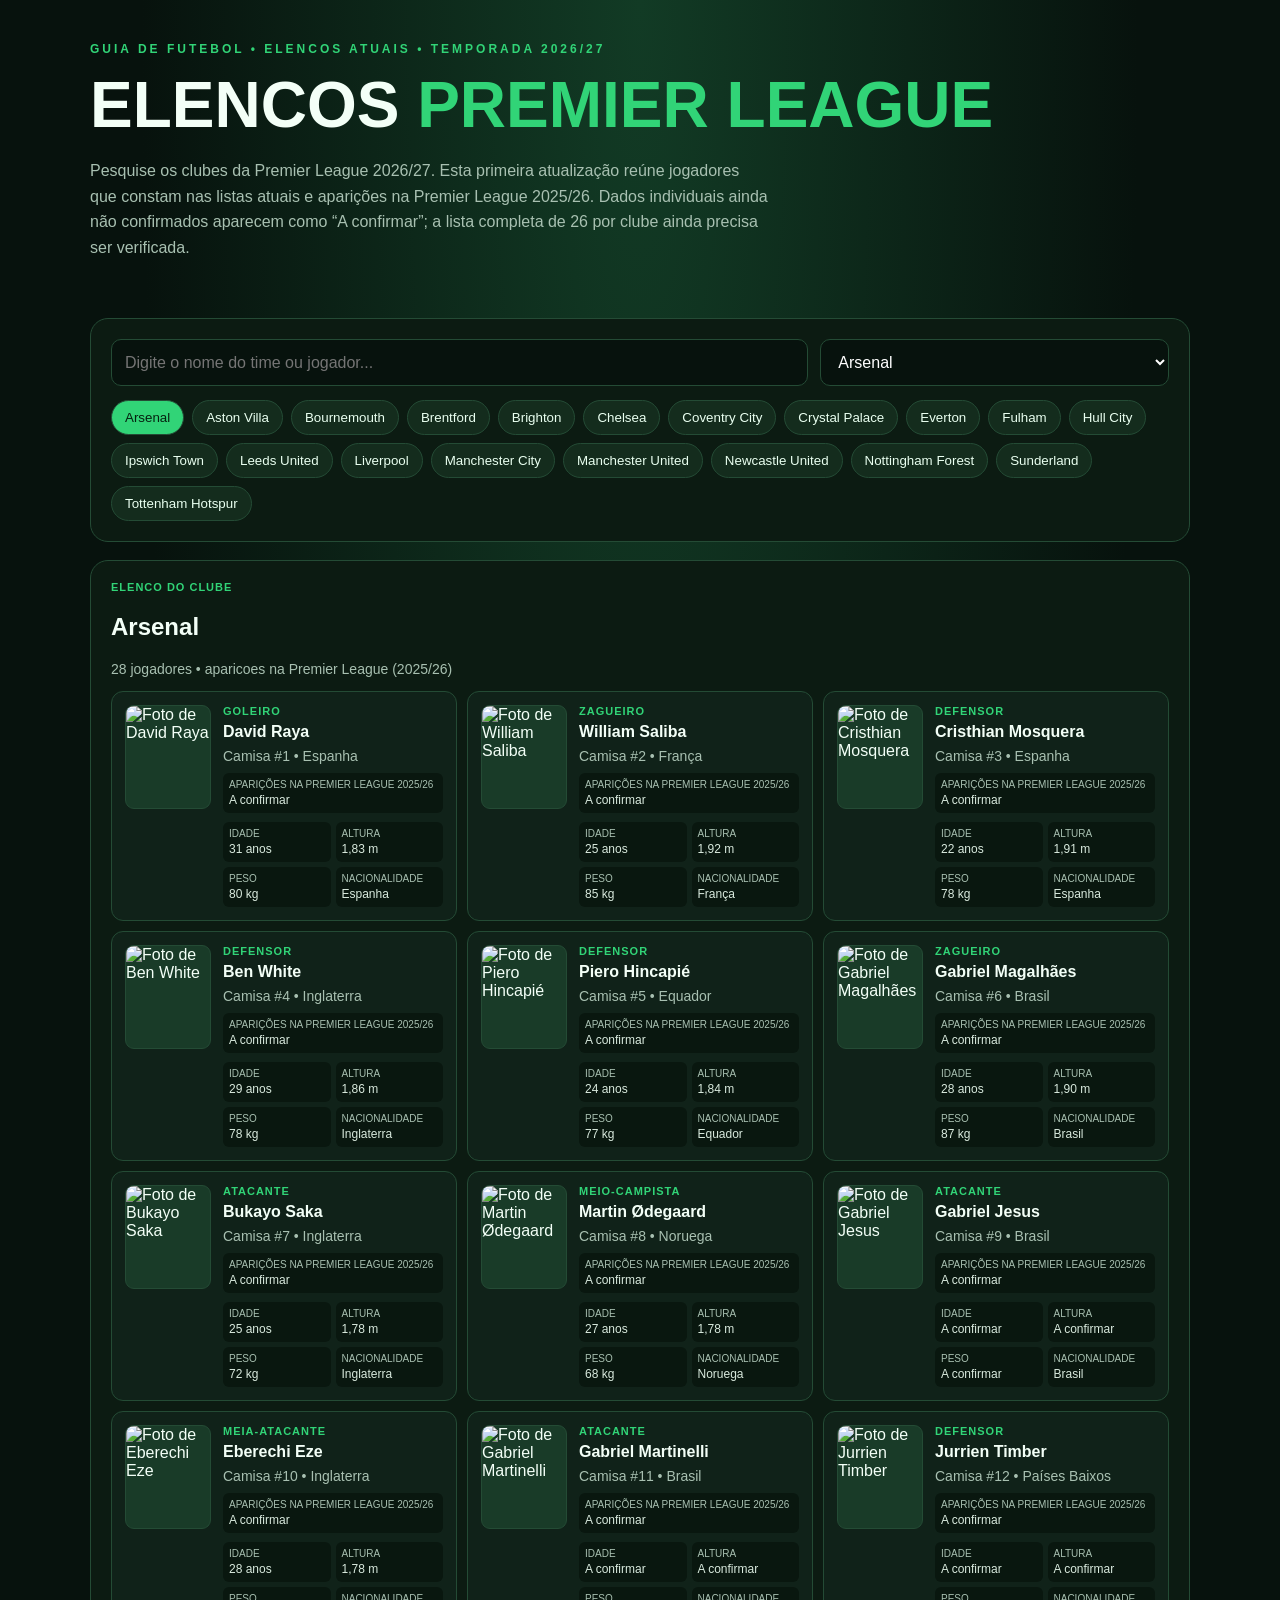
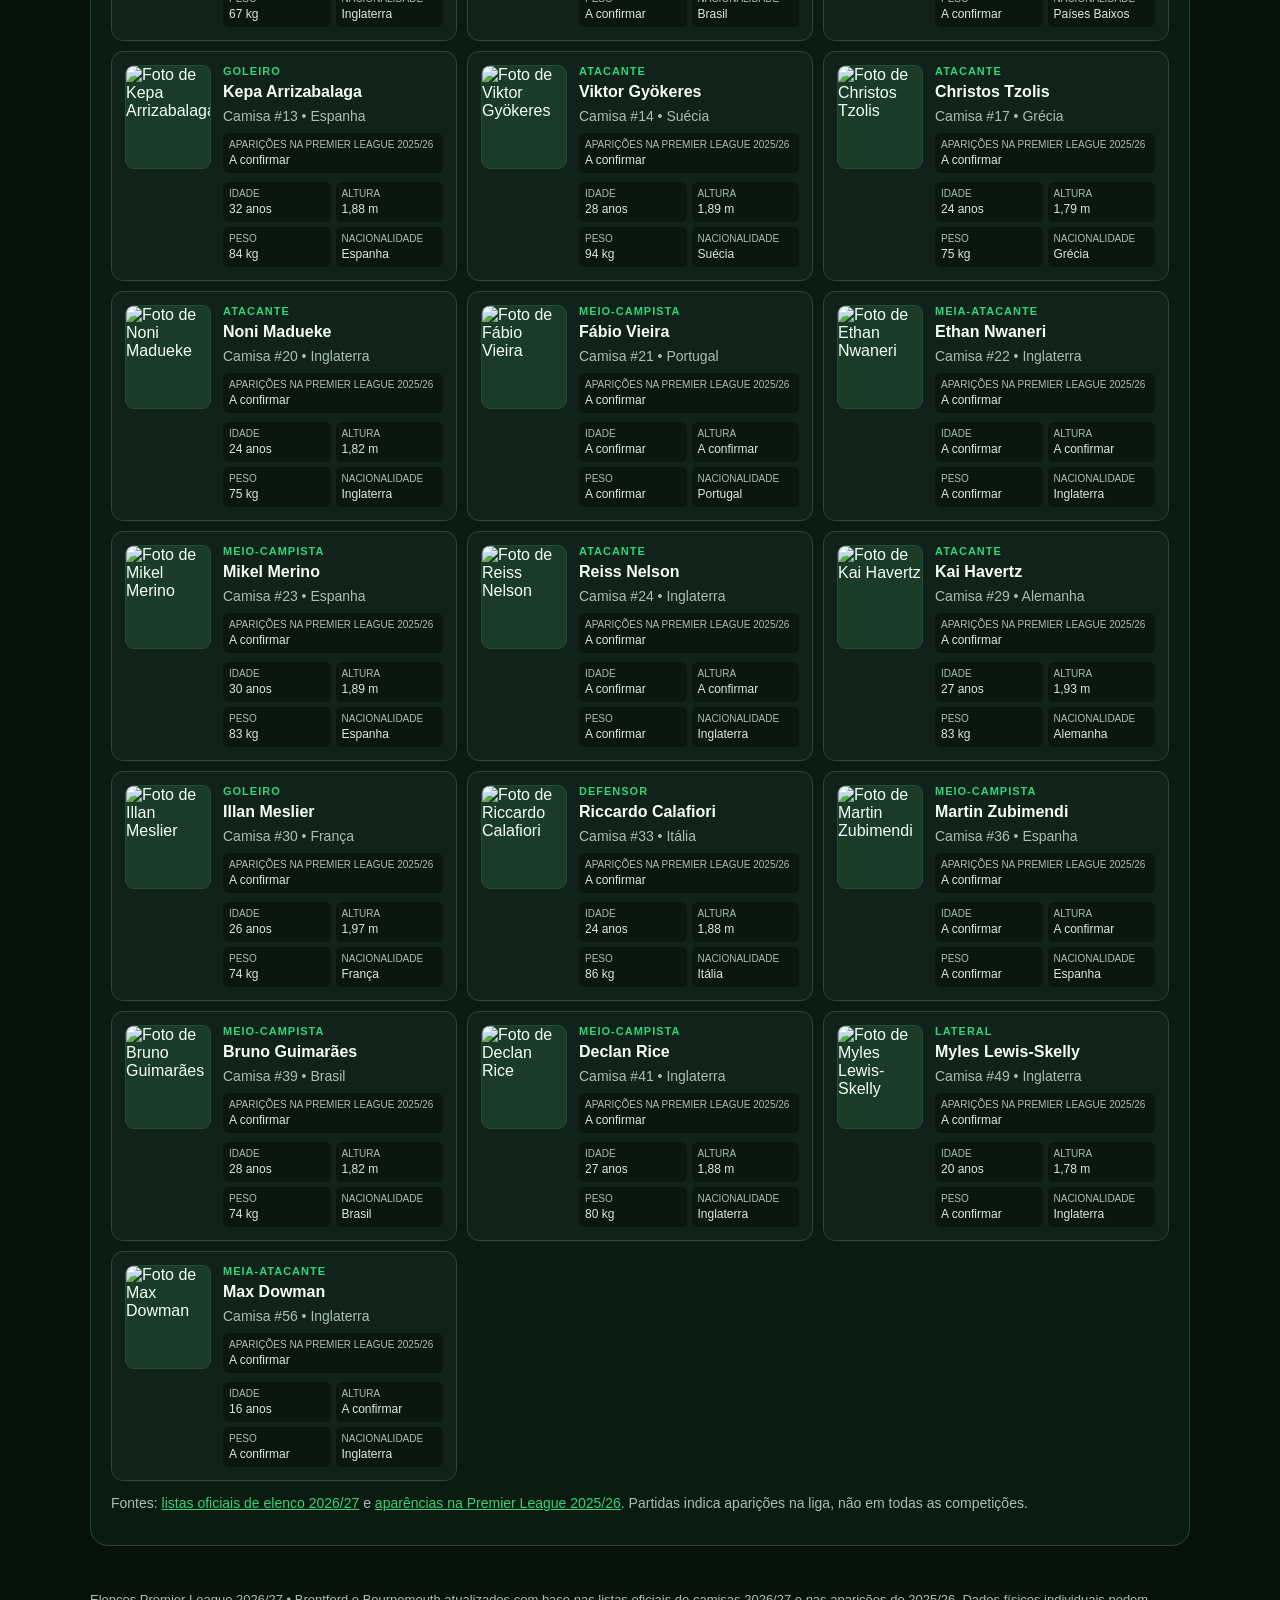
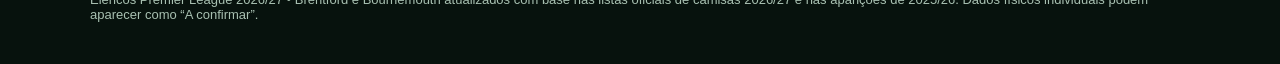
==== elencos/index.html @ 838be3cc "Revisa elenco oficial do Brighton 2026/27" ====
<!doctype html>
<html lang="pt-BR"><head><meta charset="utf-8"><meta name="viewport" content="width=device-width,initial-scale=1"><title>Elencos Premier League • Temporada 2026/27</title>
<style>
:root{color-scheme:dark;--bg:#07120d;--panel:#102219;--line:#244b35;--green:#31d477;--muted:#a8c0b1}*{box-sizing:border-box}body{margin:0;background:radial-gradient(ellipse at top,#123b25,#07120d 55%);font-family:Arial,Helvetica,sans-serif;color:#f3fff7}.wrap{width:min(1100px,92%);margin:auto}.hero{padding:42px 0 24px}.tag{color:var(--green);font-size:12px;font-weight:bold;letter-spacing:3px}.hero h1{font-size:clamp(34px,7vw,64px);margin:12px 0}.hero p{color:var(--muted);line-height:1.6;max-width:680px}.panel{background:#0c1b12;border:1px solid var(--line);border-radius:18px;padding:20px;margin:18px 0}.controls{display:grid;grid-template-columns:2fr 1fr;gap:12px}input,select{width:100%;background:#07120d;color:#fff;border:1px solid var(--line);border-radius:10px;padding:13px;font-size:16px}.teams{display:flex;flex-wrap:wrap;gap:8px;margin-top:14px}.teams button{background:#142c1d;color:#e9fff0;border:1px solid var(--line);border-radius:999px;padding:9px 13px;cursor:pointer}.teams button.active,.teams button:hover{background:var(--green);color:#062010}.sub{color:var(--muted);font-size:14px}.players{display:grid;grid-template-columns:repeat(3,minmax(0,1fr));gap:10px}.player{border:1px solid var(--line);border-radius:12px;padding:13px;background:#102219;display:grid;grid-template-columns:86px 1fr;gap:12px;align-items:start}.photo{width:86px;height:104px;object-fit:cover;object-position:top center;border-radius:9px;background:#193b28;border:1px solid var(--line)}.player b{display:block;margin:6px 0}.badge{font-size:11px;color:var(--green);font-weight:bold;text-transform:uppercase;letter-spacing:1px}.details{display:grid;grid-template-columns:1fr 1fr;gap:5px;margin-top:9px}.detail{background:#09170f;border-radius:6px;padding:6px;font-size:12px;color:#d9eade}.detail strong{display:block;color:var(--muted);font-size:10px;font-weight:normal;margin-bottom:3px}.empty{padding:20px;border:1px dashed #426b50;border-radius:12px;color:var(--muted);line-height:1.6}footer{color:var(--muted);padding:28px 0 42px;font-size:13px}a{color:var(--green)}@media(max-width:700px){.controls,.players{grid-template-columns:1fr}.hero{padding-top:28px}}
</style></head><body><main class="wrap">
<header class="hero"><div class="tag">GUIA DE FUTEBOL • ELENCOS ATUAIS • TEMPORADA 2026/27</div><h1>ELENCOS <span style="color:var(--green)">PREMIER LEAGUE</span></h1><p>Pesquise os clubes da Premier League 2026/27. Esta primeira atualização reúne jogadores que constam nas listas atuais e aparições na Premier League 2025/26. Dados individuais ainda não confirmados aparecem como “A confirmar”; a lista completa de 26 por clube ainda precisa ser verificada.</p></header>
<section class="panel"><div class="controls"><input id="search" placeholder="Digite o nome do time ou jogador..." aria-label="Pesquisar time ou jogador"><select id="club" aria-label="Selecionar clube"></select></div><div class="teams" id="teams"></div></section>
<section class="panel"><div class="badge">ELENCO DO CLUBE</div><h2 id="clubTitle">Arsenal</h2><p class="sub" id="count"></p><div id="list" class="players"></div><p class="sub">Fontes: <a href="https://www.premierleague.com/en/news/4706139/see-all-the-202627-premier-league-squad-lists" target="_blank" rel="noopener">listas oficiais de elenco 2026/27</a> e <a href="https://www.statbunker.com/competitions/SeasonAppearances?comp_id=776" target="_blank" rel="noopener">aparências na Premier League 2025/26</a>. Partidas indica aparições na liga, não em todas as competições.</p></section>
<footer>Elencos Premier League 2026/27 • Brentford e Bournemouth atualizados com base nas listas oficiais de camisas 2026/27 e nas aparições de 2025/26. Dados físicos individuais podem aparecer como “A confirmar”.</footer>
</main><script>
const clubs=["Arsenal","Aston Villa","Bournemouth","Brentford","Brighton","Chelsea","Coventry City","Crystal Palace","Everton","Fulham","Hull City","Ipswich Town","Leeds United","Liverpool","Manchester City","Manchester United","Newcastle United","Nottingham Forest","Sunderland","Tottenham Hotspur"];
const make=(rows)=>rows.map(([n,a])=>[n,"A confirmar","—","A confirmar",a]);
const arsenal=[
["David Raya","Goleiro",1,"Espanha","A confirmar"],["William Saliba","Zagueiro",2,"França","A confirmar"],["Cristhian Mosquera","Defensor",3,"Espanha","A confirmar"],["Ben White","Defensor",4,"Inglaterra","A confirmar"],["Piero Hincapié","Defensor",5,"Equador","A confirmar"],["Gabriel Magalhães","Zagueiro",6,"Brasil","A confirmar"],["Bukayo Saka","Atacante",7,"Inglaterra","A confirmar"],["Martin Ødegaard","Meio-campista",8,"Noruega","A confirmar"],["Gabriel Jesus","Atacante",9,"Brasil","A confirmar"],["Eberechi Eze","Meia-atacante",10,"Inglaterra","A confirmar"],["Gabriel Martinelli","Atacante",11,"Brasil","A confirmar"],["Jurrien Timber","Defensor",12,"Países Baixos","A confirmar"],["Kepa Arrizabalaga","Goleiro",13,"Espanha","A confirmar"],["Viktor Gyökeres","Atacante",14,"Suécia","A confirmar"],["Christos Tzolis","Atacante",17,"Grécia","A confirmar"],["Noni Madueke","Atacante",20,"Inglaterra","A confirmar"],["Fábio Vieira","Meio-campista",21,"Portugal","A confirmar"],["Ethan Nwaneri","Meia-atacante",22,"Inglaterra","A confirmar"],["Mikel Merino","Meio-campista",23,"Espanha","A confirmar"],["Reiss Nelson","Atacante",24,"Inglaterra","A confirmar"],["Kai Havertz","Atacante",29,"Alemanha","A confirmar"],["Illan Meslier","Goleiro",30,"França","A confirmar"],["Riccardo Calafiori","Defensor",33,"Itália","A confirmar"],["Martin Zubimendi","Meio-campista",36,"Espanha","A confirmar"],["Bruno Guimarães","Meio-campista",39,"Brasil","A confirmar"],["Declan Rice","Meio-campista",41,"Inglaterra","A confirmar"],["Myles Lewis-Skelly","Lateral",49,"Inglaterra","A confirmar"],["Max Dowman","Meia-atacante",56,"Inglaterra","A confirmar"]
];
const data={
"Arsenal":arsenal,
"Aston Villa":[
["Matty Cash","Lateral-direito",2,"Polônia",35],
["Emiliano Buendía","Meio-campista",10,"Argentina",36],
["Ian Maatsen","Lateral-esquerdo",22,"Países Baixos",30],
["Lamare Bogarde","Meio-campista/defensor",26,"Países Baixos",28],
["Amadou Onana","Volante",24,"Bélgica",25],
["Ross Barkley","Meio-campista",6,"Inglaterra",21],
["Boubacar Kamara","Volante",8,"França",18],
["Tyrone Mings","Zagueiro",5,"Inglaterra",17],
["Victor Lindelöf","Zagueiro",3,"Suécia",17],
["Marco Bizot","Goleiro",40,"Países Baixos",7],
["Alysson","Atacante",47,"Brasil",3],
["Zion Suzuki","Goleiro",1,"Japão",0],
["Taylor Harwood-Bellis","Zagueiro",4,"Inglaterra",0],
["Matteo Ruggeri","Lateral-esquerdo",13,"Itália",0],
["Pau Torres","Zagueiro",14,"Espanha",21],
["Aaron Wan-Bissaka","Lateral-direito",29,"República Democrática do Congo",0],
["Modou Kéba Cissé","Zagueiro",48,"Senegal",0],
["John McGinn","Meio-campista",7,"Escócia",30],
["Leon Goretzka","Meio-campista",27,"Alemanha",0],
["João Gomes","Volante",35,"Brasil",0],
["Johan Manzambi","Meio-campista",44,"Suíça",0],
["Nicolas Jackson","Atacante",11,"Senegal",0],
["Alejandro Garnacho","Atacante",17,"Argentina",0],
["Tammy Abraham","Atacante",18,"Inglaterra",12],
["Ibrahim Mbaye","Atacante",19,"Senegal",0],
["Brian Madjo","Atacante",39,"Inglaterra",0]
],
"Brentford":[
["Caoimhín Kelleher","Goleiro",1,"Irlanda",37],
["Igor Thiago","Atacante",9,"Brasil",38],
["Michael Kayode","Lateral-direito",33,"Itália",37],
["Nathan Collins","Zagueiro",22,"Irlanda",35],
["Kevin Schade","Atacante",7,"Alemanha",35],
["Yehor Yarmoliuk","Meio-campista",6,"Ucrânia",37],
["Mathias Jensen","Meio-campista",8,"Dinamarca",36],
["Keane Lewis-Potter","Atacante/lateral",23,"Inglaterra",36],
["Dango Ouattara","Atacante",11,"Burkina Faso",32],
["Mikkel Damsgaard","Meia-atacante",24,"Dinamarca",33],
["Sepp van den Berg","Zagueiro",4,"Países Baixos",32],
["Kristoffer Ajer","Zagueiro",20,"Noruega",27],
["Vitaly Janelt","Meio-campista",27,"Alemanha",25],
["Rico Henry","Lateral-esquerdo",3,"Jamaica",25],
["Aaron Hickey","Lateral-direito",2,"Escócia",21],
["Ethan Pinnock","Zagueiro",5,"Jamaica",4],
["Fábio Carvalho","Meia-atacante",14,"Portugal",6],
["Hákon Valdimarsson","Goleiro",12,"Islândia",1],
["Antoni Milambo","Meio-campista",17,"Países Baixos",1],
["Kaye Furo","Atacante",47,"Bélgica",1],
["Jaidon Anthony","Atacante",19,"Inglaterra",0],
["Mamadou Sangaré","Meio-campista",18,"Mali",0],
["Callum Wilson","Atacante",13,"Inglaterra",0],
["Jannik Schuster","Zagueiro",44,"Áustria",0],
["Benjamin Fredrick","Zagueiro",48,"Nigéria",0],
["Jayden Meghoma","Lateral-esquerdo",21,"Inglaterra",0]
],
"Bournemouth":[
["Djordje Petrović","Goleiro",1,"Sérvia",38],
["Adrien Truffert","Lateral-esquerdo",3,"França",38],
["Alex Scott","Meio-campista",8,"Inglaterra",37],
["Evanilson","Atacante",9,"Brasil",36],
["Marcus Tavernier","Meio-campista/atacante",16,"Inglaterra",34],
["Eli Junior Kroupi","Atacante",22,"França",32],
["David Brooks","Meia-atacante",7,"País de Gales",31],
["Amine Adli","Atacante",21,"Marrocos",31],
["James Hill","Zagueiro",5,"Inglaterra",29],
["Ryan Christie","Meio-campista",10,"Escócia",26],
["Tyler Adams","Volante",12,"Estados Unidos",25],
["Adam Smith","Lateral-direito",15,"Inglaterra",22],
["Justin Kluivert","Meia-atacante",19,"Países Baixos",20],
["Lewis Cook","Meio-campista",4,"Inglaterra",18],
["Bafodé Diakité","Zagueiro",18,"França",18],
["Rayan","Atacante",37,"Brasil",15],
["Alex Tóth","Meio-campista",27,"Hungria",9],
["Ben Gannon-Doak","Atacante",11,"Escócia",8],
["Veljko Milosavljević","Zagueiro",44,"Sérvia",7],
["Julio Soler","Lateral-esquerdo",6,"Argentina",3],
["Ben Winterburn","Defensor",47,"Inglaterra",1],
["Julian Araujo","Lateral-direito",2,"México",0],
["Antonio Silva","Zagueiro",14,"Portugal",0],
["Fraser Forster","Goleiro",17,"Inglaterra",0],
["Michele Di Gregorio","Goleiro",20,"Itália",0],
["Juanlu Sánchez","Lateral-direito",24,"Espanha",0]
],
"Brentford":[
["Caoimhín Kelleher","Goleiro",1,"Irlanda",37],
["Aaron Hickey","Lateral",2,"Escócia",21],
["Rico Henry","Lateral-esquerdo",3,"Jamaica",24],
["Sepp van den Berg","Zagueiro",4,"Países Baixos",32],
["Yehor Yarmoliuk","Meio-campista",6,"Ucrânia",37],
["Kevin Schade","Atacante",7,"Alemanha",35],
["Mathias Jensen","Meio-campista",8,"Dinamarca",36],
["Igor Thiago","Atacante",9,"Brasil",38],
["Josh Dasilva","Meio-campista",10,"Inglaterra",2],
["Dango Ouattara","Atacante",11,"Burkina Faso",31],
["Hákon Valdimarsson","Goleiro",12,"Islândia",1],
["Callum Wilson","Atacante",13,"Inglaterra",0],
["Fábio Carvalho","Meia-atacante",14,"Portugal",7],
["Antoni Milambo","Meio-campista",17,"Países Baixos",1],
["Mamadou Sangaré","Meio-campista",18,"Mali",0],
["Jaidon Anthony","Atacante",19,"Inglaterra",0],
["Kristoffer Ajer","Zagueiro",20,"Noruega",27],
["Nathan Collins","Zagueiro",22,"Irlanda",35],
["Keane Lewis-Potter","Atacante/lateral",23,"Inglaterra",36],
["Mikkel Damsgaard","Meia-atacante",24,"Dinamarca",33],
["El Hadji Malick Diouf","Lateral-esquerdo",25,"Senegal",0],
["Vitaly Janelt","Meio-campista",27,"Alemanha",25],
["Michael Kayode","Lateral-direito",33,"Itália",37],
["Ji-soo Kim","Zagueiro",36,"Coreia do Sul",0],
["Gustavo Nunes","Atacante",39,"Brasil",0],
["Jannik Schuster","Zagueiro",44,"Áustria",0],
["Kaye Furo","Atacante",47,"Bélgica",1],
["Benjamin Fredrick","Zagueiro",48,"Nigéria",0],
["Ellery Balcombe","Goleiro",31,"Inglaterra",0]
],
"Brighton":[["Bart Verbruggen","Goleiro",1,"Paises Baixos","A confirmar"],["Jaouen Hadjam","Lateral",3,"Argelia","A confirmar"],["Pascal Struijk","Zagueiro",4,"Paises Baixos","A confirmar"],["Lewis Dunk","Zagueiro",5,"Inglaterra","A confirmar"],["Kaoru Mitoma","Atacante",7,"Japao","A confirmar"],["Jack Hinshelwood","Meio-campista",8,"Inglaterra","A confirmar"],["Stefanos Tzimas","Atacante",9,"Grecia","A confirmar"],["Georginio Rutter","Meia-atacante",10,"Franca","A confirmar"],["Yankuba Minteh","Atacante",11,"Gambia","A confirmar"],["Promise David","Atacante",12,"Canada","A confirmar"],["Pascal Gross","Meio-campista",13,"Alemanha","A confirmar"],["Chema Andres","Meio-campista",14,"Espanha","A confirmar"],["Ibrahim Osman","Atacante",15,"Gana","A confirmar"],["Charalampos Kostoulas","Atacante",19,"Grecia","A confirmar"],["Costinha","Lateral",20,"Portugal","A confirmar"],["Olivier Boscagli","Zagueiro",21,"Franca","A confirmar"],["Amario Cozier-Duberry","Atacante",22,"Inglaterra","A confirmar"],["Jason Steele","Goleiro",23,"Inglaterra","A confirmar"],["Ferdi Kadioglu","Lateral",24,"Turquia","A confirmar"],["Diego Gomez","Meio-campista",25,"Paraguai","A confirmar"],["Yasin Ayari","Meio-campista",26,"Suecia","A confirmar"],["Mats Wieffer","Meio-campista",27,"Paises Baixos","A confirmar"],["Evan Ferguson","Atacante",28,"Irlanda","A confirmar"],["Maxim De Cuyper","Lateral",29,"Belgica","A confirmar"],["Michael Svoboda","Zagueiro",30,"Austria","A confirmar"],["Matt ORiley","Meio-campista",33,"Dinamarca","A confirmar"],["Malick Yalcouye","Meio-campista",35,"Mali","A confirmar"],["Zadok Yohanna","Atacante",36,"Nigeria","A confirmar"],["Tom McGill","Goleiro",38,"Canada","A confirmar"],["Femi Azeez","Atacante",39,"Inglaterra","A confirmar"],["Luka Vuskovic","Zagueiro",44,"Croacia","A confirmar"],["Nehemiah Oriola","Defensor",49,"Inglaterra","A confirmar"]],"Burnley":make([["Kyle Walker",36],["Josh Laurent",33],["Florentino",31]]),
"Chelsea":[["Emiliano Martínez","Goleiro",1,"Argentina",0],["Marco Palestra","Lateral",2,"Itália",0],["Wesley Fofana","Zagueiro",3,"França",0],["Valentín Barco","Lateral",4,"Argentina",0],["Maxence Lacroix","Zagueiro",5,"França",0],["Levi Colwill","Zagueiro",6,"Inglaterra",0],["Pedro Neto","Atacante",7,"Portugal",0],["Enzo Fernández","Meio-campista",8,"Argentina",0],["João Pedro","Atacante",9,"Brasil",0],["Cole Palmer","Meia-atacante",10,"Inglaterra",0],["Jamie Gittens","Atacante",11,"Inglaterra",0],["Jordan Henderson","Meio-campista",14,"Inglaterra",0],["Nicolas Jackson","Atacante",15,"Senegal",0],["Morgan Rogers","Meia-atacante",17,"Inglaterra",0],["Danny Welbeck","Atacante",18,"Inglaterra",0],["Jorrel Hato","Defensor",21,"Países Baixos",0],["Emmanuel Emegha","Atacante",22,"Países Baixos",0],["Geovany Quenda","Atacante",23,"Portugal",0],["Reece James","Lateral",24,"Inglaterra",0],["Moisés Caicedo","Volante",25,"Equador",0],["Malo Gusto","Lateral",27,"França",0],["Teddy Sharman-Lowe","Goleiro",28,"Inglaterra",0],["Pep Chavarría","Lateral",29,"Espanha",0],["Aaron Anselmino","Zagueiro",30,"Argentina",0],["Reggie Watson","Meio-campista",31,"Inglaterra",0],["Mahdi Nicoll-Jazuli","Meio-campista",32,"Inglaterra",0],["Josh Acheampong","Defensor",34,"Inglaterra",0],["Tayo Subuloye","Defensor",37,"Inglaterra",0],["Mike Penders","Goleiro",39,"Bélgica",0],["Estêvão","Atacante",41,"Brasil",0],["Gabriel Slonina","Goleiro",44,"Estados Unidos",0],["Roméo Lavia","Meio-campista",45,"Bélgica",0]],
"Coventry City":[["Ethan Pinnock","Zagueiro",2,"Jamaica","A confirmar"],["Jay Dasilva","Lateral-esquerdo",3,"Inglaterra","A confirmar"],["Bobby Thomas","Zagueiro",4,"Inglaterra","A confirmar"],["Jack Rudoni","Meio-campista",5,"Inglaterra","A confirmar"],["Matt Grimes","Meio-campista",6,"Inglaterra","A confirmar"],["Tatsuhiro Sakamoto","Atacante",7,"Japão","A confirmar"],["Caleb Yirenkyi","Meio-campista",8,"Gana","A confirmar"],["Ellis Simms","Atacante",9,"Inglaterra","A confirmar"],["Ephron Mason-Clark","Atacante",10,"Inglaterra","A confirmar"],["Haji Wright","Atacante",11,"Estados Unidos","A confirmar"],["Stephen Mfuni","Defensor",12,"Inglaterra","A confirmar"],["Ben Wilson","Goleiro",13,"Inglaterra","A confirmar"],["Taiwo Awoniyi","Atacante",14,"Nigéria","A confirmar"],["Frank Onyeka","Meio-campista",16,"Nigéria","A confirmar"],["Loum Tchaouna","Atacante",18,"França","A confirmar"],["Carl Rushworth","Goleiro",19,"Inglaterra","A confirmar"],["Kaine Kesler-Hayden","Lateral",20,"Inglaterra","A confirmar"],["Jake Bidwell","Lateral-esquerdo",21,"Inglaterra","A confirmar"],["Joel Latibeaudiere","Defensor",22,"Jamaica","A confirmar"],["Brandon Thomas-Asante","Atacante",23,"Gana","A confirmar"],["Aurèle Amenda","Zagueiro",24,"Suíça","A confirmar"],["Dan Bentley","Goleiro",25,"Inglaterra","A confirmar"],["Luke Woolfenden","Zagueiro",26,"Inglaterra","A confirmar"],["Milan van Ewijk","Lateral",27,"Países Baixos","A confirmar"],["Josh Eccles","Meio-campista",28,"Inglaterra","A confirmar"],["Victor Torp","Meio-campista",29,"Dinamarca","A confirmar"],["Yann Gboho","Meia-atacante",34,"França","A confirmar"],["Gustavo Hamer","Meio-campista",38,"Brasil","A confirmar"],["Sidiki Cherif","Atacante",49,"França","A confirmar"]],
"Crystal Palace":[["Dean Henderson","Goleiro",1,"Inglaterra","A confirmar"],["Tyrick Mitchell","Lateral-esquerdo",3,"Inglaterra","A confirmar"],["Chadi Riad","Zagueiro",4,"Marrocos","A confirmar"],["Axel Disasi","Zagueiro",5,"França","A confirmar"],["Jaydee Canvot","Zagueiro",6,"França","A confirmar"],["Ismaïla Sarr","Atacante",7,"Senegal","A confirmar"],["Jefferson Lerma","Volante",8,"Colômbia","A confirmar"],["Eddie Nketiah","Atacante",9,"Inglaterra","A confirmar"],["Yeremy Pino","Atacante",10,"Espanha","A confirmar"],["Dwight McNeil","Atacante",11,"Inglaterra","A confirmar"],["Zavier Gozo","Atacante",12,"Estados Unidos","A confirmar"],["Jean-Philippe Mateta","Atacante",14,"França","A confirmar"],["Takehiro Tomiyasu","Defensor",17,"Japão","A confirmar"],["Daichi Kamada","Meio-campista",18,"Japão","A confirmar"],["Will Hughes","Meio-campista",19,"Inglaterra","A confirmar"],["Adam Wharton","Meio-campista",20,"Inglaterra","A confirmar"],["Honest Ahanor","Defensor",21,"Itália","A confirmar"],["Jørgen Strand Larsen","Atacante",22,"Noruega","A confirmar"],["Quinten Timber","Meio-campista",23,"Países Baixos","A confirmar"],["Dario Osorio","Atacante",24,"Chile","A confirmar"],["Anan Khalaili","Atacante",25,"Israel","A confirmar"],["Chris Richards","Zagueiro",26,"Estados Unidos","A confirmar"],["Matheus França","Meia-atacante",27,"Brasil","A confirmar"],["Cheick Doucouré","Volante",28,"Mali","A confirmar"],["Evann Guessand","Atacante",29,"Costa do Marfim","A confirmar"],["Óscar Mingueza","Defensor",30,"Espanha","A confirmar"],["Remi Matthews","Goleiro",31,"Inglaterra","A confirmar"],["Ben Chilwell","Lateral-esquerdo",33,"Inglaterra","A confirmar"],["Walter Benítez","Goleiro",44,"Argentina","A confirmar"]],
"Everton":[["Jordan Pickford","Goleiro",1,"Inglaterra","A confirmar"],["Ainsley Maitland-Niles","Lateral",2,"Inglaterra","A confirmar"],["Jarrad Branthwaite","Zagueiro",4,"Inglaterra","A confirmar"],["Michael Keane","Zagueiro",5,"Inglaterra","A confirmar"],["James Tarkowski","Zagueiro",6,"Inglaterra","A confirmar"],["Kiernan Dewsbury-Hall","Meio-campista",8,"Inglaterra","A confirmar"],["Jack Grealish","Meia-atacante",10,"Inglaterra","A confirmar"],["Thierno Barry","Atacante",11,"França","A confirmar"],["Mark Travers","Goleiro",12,"Irlanda","A confirmar"],["Jake O’Brien","Zagueiro",15,"Irlanda","A confirmar"],["Vitalii Mykolenko","Lateral-esquerdo",16,"Ucrânia","A confirmar"],["Tyrique George","Atacante",19,"Inglaterra","A confirmar"],["Tyler Dibling","Meia-atacante",20,"Inglaterra","A confirmar"],["Brennan Johnson","Atacante",22,"País de Gales","A confirmar"],["Christian Nørgaard","Volante",23,"Dinamarca","A confirmar"],["Charly Alcaraz","Meia-atacante",24,"Argentina","A confirmar"],["Hayden Hackney","Meio-campista",30,"Inglaterra","A confirmar"],["Tom King","Goleiro",31,"Inglaterra","A confirmar"],["Merlin Röhl","Meio-campista",34,"Alemanha","A confirmar"],["James Garner","Meio-campista",37,"Inglaterra","A confirmar"],["Harrison Armstrong","Meio-campista",45,"Inglaterra","A confirmar"],["Fraser Barnsley","Goleiro",47,"Inglaterra","A confirmar"]],
"Fulham":[["Bernd Leno","Goleiro",1,"Alemanha","A confirmar"],["Kenny Tete","Lateral-direito",2,"Países Baixos","A confirmar"],["Calvin Bassey","Zagueiro",3,"Nigéria","A confirmar"],["Jorge Cuenca","Zagueiro",4,"Espanha","A confirmar"],["Joachim Andersen","Zagueiro",5,"Dinamarca","A confirmar"],["Harrison Reed","Meio-campista",6,"Inglaterra","A confirmar"],["Gonzalo García","Atacante",7,"Espanha","A confirmar"],["César Palacios","Meio-campista",8,"Espanha","A confirmar"],["Rodrigo Muniz","Atacante",9,"Brasil","A confirmar"],["Tom Cairney","Meio-campista",10,"Escócia","A confirmar"],["Kevin","Atacante",11,"Brasil","A confirmar"],["Oscar Bobb","Atacante",14,"Noruega","A confirmar"],["Hugo Larsson","Meio-campista",15,"Suécia","A confirmar"],["Sander Berge","Volante",16,"Noruega","A confirmar"],["Alex Iwobi","Meio-campista",17,"Nigéria","A confirmar"],["Jonah Kusi-Asare","Atacante",18,"Suécia","A confirmar"],["Shea Charles","Meio-campista",19,"Irlanda do Norte","A confirmar"],["Manuel Ángel","Meio-campista",20,"Espanha","A confirmar"],["Timothy Castagne","Lateral",21,"Bélgica","A confirmar"],["David Affengruber","Zagueiro",22,"Áustria","A confirmar"],["Benjamin Lecomte","Goleiro",23,"França","A confirmar"],["Josh King","Meia-atacante",24,"Inglaterra","A confirmar"],["Ryan Sessegnon","Lateral",30,"Inglaterra","A confirmar"],["Emile Smith Rowe","Meia-atacante",32,"Inglaterra","A confirmar"],["Antonee Robinson","Lateral-esquerdo",33,"Estados Unidos","A confirmar"],["Macaulay Zepa","Meio-campista",35,"Inglaterra","A confirmar"],["Alex Borto","Goleiro",36,"Estados Unidos","A confirmar"],["Michael Allen","Meio-campista",39,"Inglaterra","A confirmar"],["Luc De Fougerolles","Defensor",44,"Canadá","A confirmar"]],
"Hull City":[["Jack Butland","Goleiro",1,"Inglaterra","A confirmar"],["Lewie Coyle","Lateral-direito",2,"Inglaterra","A confirmar"],["Ryan Giles","Lateral-esquerdo",3,"Inglaterra","A confirmar"],["Charlie Hughes","Zagueiro",4,"Inglaterra","A confirmar"],["Hidemasa Morita","Meio-campista",5,"Japão","A confirmar"],["Semi Ajayi","Zagueiro",6,"Nigéria","A confirmar"],["Sorba Thomas","Atacante",7,"País de Gales","A confirmar"],["Eliot Matazo","Meio-campista",8,"Bélgica","A confirmar"],["Oliver McBurnie","Atacante",9,"Escócia","A confirmar"],["Mohamed Belloumi","Atacante",10,"Argélia","A confirmar"],["Joe Gelhardt","Atacante",11,"Inglaterra","A confirmar"],["Dillon Phillips","Goleiro",12,"Inglaterra","A confirmar"],["Jens Hjerto-Dahl","Meio-campista",14,"Noruega","A confirmar"],["John Egan","Zagueiro",15,"Irlanda","A confirmar"],["Paddy McNair","Defensor",17,"Irlanda do Norte","A confirmar"],["Brooke Norton-Cuffy","Lateral-direito",18,"Inglaterra","A confirmar"],["Konstantinos Tzolakis","Goleiro",19,"Grécia","A confirmar"],["Elliot Stroud","Meio-campista",21,"Inglaterra","A confirmar"],["Lucas Herrington","Defensor",22,"Inglaterra","A confirmar"],["Matt Targett","Lateral-esquerdo",23,"Inglaterra","A confirmar"],["Matt Crooks","Meio-campista",25,"Inglaterra","A confirmar"],["Regan Slater","Meio-campista",27,"Inglaterra","A confirmar"],["Ilyas Ansah","Atacante",28,"Alemanha","A confirmar"],["Lucas Gourna-Douath","Volante",29,"França","A confirmar"],["Nobel Mendy","Zagueiro",32,"Senegal","A confirmar"],["Abdulkadir Omur","Meia-atacante",33,"Turquia","A confirmar"],["Tim Iroegbunam","Meio-campista",42,"Inglaterra","A confirmar"],["Mohamed-Ali Cho","Atacante",50,"França","A confirmar"]],
"Ipswich Town":[["Alex Palmer","Goleiro",1,"Inglaterra","A confirmar"],["Darnell Furlong","Lateral-direito",2,"Inglaterra","A confirmar"],["Leif Davis","Lateral-esquerdo",3,"Inglaterra","A confirmar"],["Cedric Kipre","Zagueiro",4,"Costa do Marfim","A confirmar"],["Azor Matusiwa","Volante",5,"Países Baixos","A confirmar"],["Issa Diop","Zagueiro",6,"França","A confirmar"],["Abdul Fatawu","Atacante",7,"Gana","A confirmar"],["Sindre Egeli","Atacante",8,"Noruega","A confirmar"],["Zian Flemming","Meia-atacante",9,"Países Baixos","A confirmar"],["Julio Enciso","Meia-atacante",10,"Paraguai","A confirmar"],["Jaden Philogene","Atacante",11,"Inglaterra","A confirmar"],["Florentino","Volante",12,"Portugal","A confirmar"],["Jack Taylor","Meio-campista",14,"Irlanda","A confirmar"],["Emersonn","Atacante",19,"Brasil","A confirmar"],["Kasey McAteer","Atacante",20,"Irlanda","A confirmar"],["Sasa Lukic","Meio-campista",23,"Sérvia","A confirmar"],["Jacob Greaves","Zagueiro",24,"Inglaterra","A confirmar"],["Exequiel Palacios","Meio-campista",25,"Argentina","A confirmar"],["Dara O'Shea","Zagueiro",26,"Irlanda","A confirmar"],["David Button","Goleiro",27,"Inglaterra","A confirmar"],["Christian Walton","Goleiro",28,"Inglaterra","A confirmar"],["Chuba Akpom","Atacante",29,"Inglaterra","A confirmar"],["Marcelino Núñez","Meio-campista",32,"Chile","A confirmar"],["Anis Mehmeti","Meia-atacante",33,"Albânia","A confirmar"],["Kjell Scherpen","Goleiro",37,"Países Baixos","A confirmar"],["Daizen Maeda","Atacante",38,"Japão","A confirmar"],["Abdoul Ouattara","Atacante",42,"Burkina Faso","A confirmar"],["Jack Clarke","Atacante",47,"Inglaterra","A confirmar"]],
"Leeds United":[["James Trafford","Goleiro",1,"Inglaterra","A confirmar"],["Jayden Bogle","Lateral-direito",2,"Inglaterra","A confirmar"],["Gabriel Gudmundsson","Lateral-esquerdo",3,"Suécia","A confirmar"],["Ethan Ampadu","Volante",4,"País de Gales","A confirmar"],["Tarik Muharemović","Zagueiro",5,"Bósnia e Herzegovina","A confirmar"],["Joe Rodon","Zagueiro",6,"País de Gales","A confirmar"],["Daniel James","Atacante",7,"País de Gales","A confirmar"],["Sean Longstaff","Meio-campista",8,"Inglaterra","A confirmar"],["Dominic Calvert-Lewin","Atacante",9,"Inglaterra","A confirmar"],["Harry Wilson","Meia-atacante",10,"País de Gales","A confirmar"],["Brenden Aaronson","Meio-campista",11,"Estados Unidos","A confirmar"],["Lukas Nmecha","Atacante",14,"Alemanha","A confirmar"],["Jaka Bijol","Zagueiro",15,"Eslovênia","A confirmar"],["Anton Stach","Meio-campista",18,"Alemanha","A confirmar"],["Noah Okafor","Atacante",19,"Suíça","A confirmar"],["Alex Cairns","Goleiro",21,"Inglaterra","A confirmar"],["Ao Tanaka","Meio-campista",22,"Japão","A confirmar"],["Jean-Matteo Bahoya","Atacante",23,"França","A confirmar"],["James Justin","Lateral",24,"Inglaterra","A confirmar"],["Melvin Bard","Lateral-esquerdo",26,"França","A confirmar"],["Nico Elvedi","Zagueiro",30,"Suíça","A confirmar"],["Ilia Gruev","Meio-campista",44,"Bulgária","A confirmar"],["Rory Mahady","Goleiro",48,"Escócia","A confirmar"],["Alfie Cresswell","Zagueiro",50,"Inglaterra","A confirmar"],["Jayden Lienou","Defensor",65,"Inglaterra","A confirmar"],["Callum Mills","Meio-campista",72,"Inglaterra","A confirmar"]],
"Liverpool":[["Alisson Becker","Goleiro",1,"Brasil","A confirmar"],["Joe Gomez","Defensor",2,"Inglaterra","A confirmar"],["Wataru Endo","Volante",3,"Japão","A confirmar"],["Virgil van Dijk","Zagueiro",4,"Países Baixos","A confirmar"],["Jeremy Jacquet","Zagueiro",5,"França","A confirmar"],["Milos Kerkez","Lateral-esquerdo",6,"Hungria","A confirmar"],["Florian Wirtz","Meia-atacante",7,"Alemanha","A confirmar"],["Dominik Szoboszlai","Meio-campista",8,"Hungria","A confirmar"],["Alexander Isak","Atacante",9,"Suécia","A confirmar"],["Alexis Mac Allister","Meio-campista",10,"Argentina","A confirmar"],["Conor Bradley","Lateral-direito",12,"Irlanda do Norte","A confirmar"],["Federico Chiesa","Atacante",14,"Itália","A confirmar"],["Giovanni Leoni","Zagueiro",15,"Itália","A confirmar"],["Cody Gakpo","Atacante",18,"Países Baixos","A confirmar"],["Kostas Tsimikas","Lateral-esquerdo",21,"Grécia","A confirmar"],["Hugo Ekitike","Atacante",22,"França","A confirmar"],["Victor Munoz","Atacante",23,"Espanha","A confirmar"],["Giorgi Mamardashvili","Goleiro",25,"Geórgia","A confirmar"],["Freddie Woodman","Goleiro",28,"Inglaterra","A confirmar"],["Bradley Barcola","Atacante",29,"França","A confirmar"],["Jeremie Frimpong","Lateral",30,"Países Baixos","A confirmar"],["Ronald Araujo","Zagueiro",33,"Uruguai","A confirmar"],["Ryan Gravenberch","Meio-campista",38,"Países Baixos","A confirmar"],["Trey Nyoni","Meio-campista",42,"Inglaterra","A confirmar"],["Luke Chambers","Defensor",44,"Inglaterra","A confirmar"],["Isaac Mabaya","Defensor",52,"Inglaterra","A confirmar"],["James McConnell","Meio-campista",53,"Inglaterra","A confirmar"],["Vitezslav Jaros","Goleiro",56,"Tchéquia","A confirmar"],["Lewis Koumas","Atacante",67,"País de Gales","A confirmar"],["Rio Ngumoha","Atacante",73,"Inglaterra","A confirmar"],["Jayden Danns","Atacante",76,"Inglaterra","A confirmar"],["Harvey Davies","Goleiro",95,"Inglaterra","A confirmar"]],
"Manchester City":[["Gianluigi Donnarumma","Goleiro",1,"Itália","A confirmar"],["Ruben Dias","Zagueiro",3,"Portugal","A confirmar"],["Elliot Anderson","Meio-campista",5,"Inglaterra","A confirmar"],["Marc Guehi","Zagueiro",6,"Inglaterra","A confirmar"],["Iliman Ndiaye","Atacante",7,"Senegal","A confirmar"],["Mateo Kovacic","Meio-campista",8,"Croácia","A confirmar"],["Erling Haaland","Atacante",9,"Noruega","A confirmar"],["Rayan Cherki","Meia-atacante",10,"França","A confirmar"],["Jeremy Doku","Atacante",11,"Bélgica","A confirmar"],["Marcus Bettinelli","Goleiro",13,"Inglaterra","A confirmar"],["Enzo Fernández","Meio-campista",17,"Argentina","A confirmar"],["Rayan Aït-Nouri","Lateral-esquerdo",21,"Argélia","A confirmar"],["Vitor Reis","Zagueiro",22,"Brasil","A confirmar"],["Joško Gvardiol","Defensor",24,"Croácia","A confirmar"],["Matheus Nunes","Meio-campista",27,"Portugal","A confirmar"],["Geronimo Rulli","Goleiro",28,"Argentina","A confirmar"],["Claudio Echeverri","Meia-atacante",30,"Argentina","A confirmar"],["Ayyoub Bouaddi","Meio-campista",32,"França","A confirmar"],["Nico O’Reilly","Meio-campista",33,"Inglaterra","A confirmar"],["Allan","Meio-campista",37,"Brasil","A confirmar"],["Antoine Semenyo","Atacante",42,"Gana","A confirmar"],["Abdukodir Khusanov","Zagueiro",45,"Uzbequistão","A confirmar"],["Phil Foden","Meia-atacante",47,"Inglaterra","A confirmar"],["Ryan McAidoo","Atacante",56,"Inglaterra","A confirmar"],["Kaden Braithwaite","Defensor",61,"Inglaterra","A confirmar"],["Rico Lewis","Lateral",82,"Inglaterra","A confirmar"]],
"Manchester United":[["Senne Lammens","Goleiro",1,"Bélgica","A confirmar"],["Diogo Dalot","Lateral",2,"Portugal","A confirmar"],["Noussair Mazraoui","Defensor",3,"Marrocos","A confirmar"],["Matthijs de Ligt","Zagueiro",4,"Países Baixos","A confirmar"],["Harry Maguire","Zagueiro",5,"Inglaterra","A confirmar"],["Lisandro Martínez","Zagueiro",6,"Argentina","A confirmar"],["Mason Mount","Meia-atacante",7,"Inglaterra","A confirmar"],["Bruno Fernandes","Meio-campista",8,"Portugal","A confirmar"],["Marcus Rashford","Atacante",9,"Inglaterra","A confirmar"],["Matheus Cunha","Atacante",10,"Brasil","A confirmar"],["Joshua Zirkzee","Atacante",11,"Países Baixos","A confirmar"],["Karl Darlow","Goleiro",12,"Inglaterra","A confirmar"],["Patrick Dorgu","Lateral",13,"Dinamarca","A confirmar"],["Leny Yoro","Zagueiro",15,"França","A confirmar"],["Amad Diallo","Atacante",16,"Costa do Marfim","A confirmar"],["Andrey Santos","Meio-campista",17,"Brasil","A confirmar"],["Youri Tielemans","Meio-campista",18,"Bélgica","A confirmar"],["Bryan Mbeumo","Atacante",19,"Camarões","A confirmar"],["Carlos Baleba","Volante",20,"Camarões","A confirmar"],["Tom Heaton","Goleiro",22,"Inglaterra","A confirmar"],["Luke Shaw","Lateral-esquerdo",23,"Inglaterra","A confirmar"],["Manuel Ugarte","Volante",25,"Uruguai","A confirmar"],["Ayden Heaven","Zagueiro",26,"Inglaterra","A confirmar"],["Benjamin Sesko","Atacante",30,"Eslovênia","A confirmar"],["Shea Lacey","Atacante",31,"Inglaterra","A confirmar"],["Jack Fletcher","Meio-campista",38,"Inglaterra","A confirmar"],["Tyler Fletcher","Meio-campista",39,"Inglaterra","A confirmar"],["Harry Amass","Lateral",41,"Inglaterra","A confirmar"],["Dermot Mee","Goleiro",45,"Inglaterra","A confirmar"]],
"Newcastle United":[["Nick Pope","Goleiro",1,"Inglaterra","A confirmar"],["Tino Livramento","Lateral",2,"Inglaterra","A confirmar"],["Lewis Hall","Lateral-esquerdo",3,"Inglaterra","A confirmar"],["Sven Botman","Zagueiro",4,"Países Baixos","A confirmar"],["Fabian Schär","Zagueiro",5,"Suíça","A confirmar"],["Nico González","Volante",6,"Espanha","A confirmar"],["Joelinton","Meio-campista",7,"Brasil","A confirmar"],["Aladji Bamba","Meio-campista",8,"Costa do Marfim","A confirmar"],["Yoane Wissa","Atacante",9,"República Democrática do Congo","A confirmar"],["William Osula","Atacante",10,"Dinamarca","A confirmar"],["Harvey Barnes","Atacante",11,"Inglaterra","A confirmar"],["Malick Thiaw","Zagueiro",12,"Alemanha","A confirmar"],["Sean Steur","Meio-campista",14,"Países Baixos","A confirmar"],["Bazoumana Touré","Atacante",17,"Costa do Marfim","A confirmar"],["Anthony Elanga","Atacante",19,"Suécia","A confirmar"],["Matías Fernández-Pardo","Atacante",20,"Bélgica","A confirmar"],["Lukas Horníček","Goleiro",21,"Tchéquia","A confirmar"],["Jacob Murphy","Atacante",23,"Inglaterra","A confirmar"],["Ewen Jaouen","Goleiro",24,"França","A confirmar"],["Joe Willock","Meio-campista",28,"Inglaterra","A confirmar"],["Mark Gillespie","Goleiro",29,"Inglaterra","A confirmar"],["Aidan Harris","Goleiro",31,"Inglaterra","A confirmar"],["Dan Burn","Zagueiro",33,"Inglaterra","A confirmar"],["Amar Dedić","Lateral",37,"Bósnia e Herzegovina","A confirmar"],["Jacob Ramsey","Meio-campista",41,"Inglaterra","A confirmar"],["Leo Shahar","Defensor",51,"Inglaterra","A confirmar"],["Lewis Miley","Meio-campista",67,"Inglaterra","A confirmar"]],
"Nottingham Forest":[["Ousmane Diomande","Zagueiro",2,"Costa do Marfim","A confirmar"],["Neco Williams","Lateral",3,"País de Gales","A confirmar"],["Morato","Zagueiro",4,"Brasil","A confirmar"],["Murillo","Zagueiro",5,"Brasil","A confirmar"],["Ibrahim Sangaré","Volante",6,"Costa do Marfim","A confirmar"],["Callum Hudson-Odoi","Atacante",7,"Inglaterra","A confirmar"],["Nicolás Domínguez","Meio-campista",8,"Argentina","A confirmar"],["Chris Wood","Atacante",9,"Nova Zelândia","A confirmar"],["Morgan Gibbs-White","Meia-atacante",10,"Inglaterra","A confirmar"],["Igor Jesus","Atacante",11,"Brasil","A confirmar"],["John Victor","Goleiro",12,"Brasil","A confirmar"],["Dan Ndoye","Atacante",14,"Suíça","A confirmar"],["Arnaud Kalimuendo","Atacante",15,"França","A confirmar"],["Liam Delap","Atacante",19,"Inglaterra","A confirmar"],["Xaver Schlager","Meio-campista",21,"Áustria","A confirmar"],["Ryan Yates","Meio-campista",22,"Inglaterra","A confirmar"],["Jair Cunha","Zagueiro",23,"Brasil","A confirmar"],["James McAtee","Meia-atacante",24,"Inglaterra","A confirmar"],["Luca Netz","Lateral",25,"Alemanha","A confirmar"],["Matz Sels","Goleiro",26,"Bélgica","A confirmar"],["Daniel Muñoz","Lateral",27,"Colômbia","A confirmar"],["Nikola Milenković","Zagueiro",31,"Sérvia","A confirmar"],["Steven Benda","Goleiro",33,"Alemanha","A confirmar"],["Ola Aina","Lateral",34,"Nigéria","A confirmar"],["Nicolò Savona","Defensor",37,"Itália","A confirmar"],["Zach Abbott","Defensor",44,"Inglaterra","A confirmar"],["Aaron Bott","Goleiro",63,"Inglaterra","A confirmar"]],
"Sunderland":[["Kevin Danso","Zagueiro",4,"Áustria","A confirmar"],["Dan Ballard","Zagueiro",5,"Irlanda do Norte","A confirmar"],["Dayann Methalie","Defensor",6,"França","A confirmar"],["Chemsdine Talbi","Atacante",7,"Marrocos","A confirmar"],["Alan Browne","Meio-campista",8,"Irlanda","A confirmar"],["Brian Brobbey","Atacante",9,"Países Baixos","A confirmar"],["Nilson Angulo","Atacante",10,"Equador","A confirmar"],["Chris Rigg","Meio-campista",11,"Inglaterra","A confirmar"],["Thomas Meunier","Lateral",12,"Bélgica","A confirmar"],["Luke O'Nien","Defensor",13,"Inglaterra","A confirmar"],["Romaine Mundle","Atacante",14,"Inglaterra","A confirmar"],["Omar Alderete","Zagueiro",15,"Paraguai","A confirmar"],["Reinildo Mandava","Lateral",17,"Moçambique","A confirmar"],["Wilson Isidor","Atacante",18,"França","A confirmar"],["Habib Diarra","Meio-campista",19,"Senegal","A confirmar"],["Nordi Mukiele","Defensor",20,"França","A confirmar"],["Simon Moore","Goleiro",21,"Inglaterra","A confirmar"],["Robin Roefs","Goleiro",22,"Países Baixos","A confirmar"],["Noah Sadiki","Volante",27,"República Democrática do Congo","A confirmar"],["Enzo Le Fée","Meio-campista",28,"França","A confirmar"],["Jules Ahoka","Atacante",29,"França","A confirmar"],["Melker Ellborg","Goleiro",31,"Suécia","A confirmar"],["Trai Hume","Lateral",32,"Irlanda do Norte","A confirmar"],["Granit Xhaka","Meio-campista",34,"Suíça","A confirmar"],["Jocelin Ta Bi","Atacante",37,"Costa do Marfim","A confirmar"],["Malick Fofana","Atacante",39,"Bélgica","A confirmar"],["Tymur Tutierov","Atacante",57,"Ucrânia","A confirmar"]],
"Tottenham Hotspur":[["Andy Robertson","Lateral-esquerdo",3,"Escócia","A confirmar"],["Tosin Adarabioyo","Zagueiro",4,"Inglaterra","A confirmar"],["Marcos Senesi","Zagueiro",5,"Argentina","A confirmar"],["Jan Paul van Hecke","Zagueiro",6,"Países Baixos","A confirmar"],["Xavi Simons","Meia-atacante",7,"Países Baixos","A confirmar"],["Conor Gallagher","Meio-campista",8,"Inglaterra","A confirmar"],["James Maddison","Meia-atacante",10,"Inglaterra","A confirmar"],["Mathys Tel","Atacante",11,"França","A confirmar"],["Destiny Udogie","Lateral-esquerdo",13,"Itália","A confirmar"],["Archie Gray","Meio-campista",14,"Inglaterra","A confirmar"],["Lucas Bergvall","Meio-campista",15,"Suécia","A confirmar"],["Sandro Tonali","Meio-campista",16,"Itália","A confirmar"],["Savio","Atacante",17,"Brasil","A confirmar"],["Mateus Fernandes","Meio-campista",18,"Portugal","A confirmar"],["Dominic Solanke","Atacante",19,"Inglaterra","A confirmar"],["Mohammed Kudus","Atacante",20,"Gana","A confirmar"],["Dejan Kulusevski","Atacante",21,"Suécia","A confirmar"],["Omar Marmoush","Atacante",22,"Egito","A confirmar"],["Pedro Porro","Lateral-direito",23,"Espanha","A confirmar"],["Mykhailo Mudryk","Atacante",27,"Ucrânia","A confirmar"],["Wilson Odobert","Atacante",28,"França","A confirmar"],["Rodrigo Bentancur","Meio-campista",30,"Uruguai","A confirmar"],["Antonin Kinsky","Goleiro",31,"Tchéquia","A confirmar"],["Ben Davies","Defensor",33,"País de Gales","A confirmar"],["Micky van de Ven","Zagueiro",37,"Países Baixos","A confirmar"],["Martin Dubravka","Goleiro",39,"Eslováquia","A confirmar"],["Brandon Austin","Goleiro",40,"Inglaterra","A confirmar"],["Mikey Moore","Atacante",47,"Inglaterra","A confirmar"],["Jacob Knightbridge","Goleiro",51,"Inglaterra","A confirmar"],["Luca Williams-Barnett","Atacante",68,"Inglaterra","A confirmar"]],
"West Ham United":make([["Jarrod Bowen",38],["Mateus Fernandes",36],["El Hadji Malick Diouf",32],["Crysencio Summerville",31],["Konstantinos Mavropanos",31],["Aaron Wan-Bissaka",25]]),
"Wolverhampton Wanderers":make([["Tolu Arokodare",33],["Hee-Chan Hwang",26],["Jean-Ricner Bellegarde",26]])
};
const $=id=>document.getElementById(id);let selected="Arsenal";
const profiles={
"Caoimhín Kelleher":{age:"28 anos",height:"1,88 m",weight:"A confirmar"},
"Igor Thiago":{age:"25 anos",height:"1,91 m",weight:"A confirmar"},
"Michael Kayode":{age:"22 anos",height:"1,79 m",weight:"A confirmar"},
"Nathan Collins":{age:"25 anos",height:"1,93 m",weight:"A confirmar"},
"Kevin Schade":{age:"24 anos",height:"1,85 m",weight:"A confirmar"},
"Yehor Yarmoliuk":{age:"22 anos",height:"1,80 m",weight:"A confirmar"},
"Mathias Jensen":{age:"30 anos",height:"1,80 m",weight:"A confirmar"},
"Keane Lewis-Potter":{age:"25 anos",height:"1,70 m",weight:"A confirmar"},
"Dango Ouattara":{age:"24 anos",height:"1,77 m",weight:"A confirmar"},
"Mikkel Damsgaard":{age:"26 anos",height:"1,80 m",weight:"A confirmar"},
"Sepp van den Berg":{age:"24 anos",height:"1,92 m",weight:"A confirmar"},
"Kristoffer Ajer":{age:"28 anos",height:"1,98 m",weight:"A confirmar"},
"Vitaly Janelt":{age:"28 anos",height:"1,84 m",weight:"A confirmar"},
"Rico Henry":{age:"29 anos",height:"1,70 m",weight:"A confirmar"},
"Aaron Hickey":{age:"24 anos",height:"1,85 m",weight:"A confirmar"},
"Ethan Pinnock":{age:"33 anos",height:"1,87 m",weight:"A confirmar"},
"Fábio Carvalho":{age:"24 anos",height:"1,70 m",weight:"A confirmar"},
"Hákon Valdimarsson":{age:"25 anos",height:"1,95 m",weight:"A confirmar"},
"Antoni Milambo":{age:"21 anos",height:"1,79 m",weight:"A confirmar"},
"Kaye Furo":{age:"19 anos",height:"A confirmar",weight:"A confirmar"},
"Jaidon Anthony":{age:"26 anos",height:"1,83 m",weight:"A confirmar"},
"Mamadou Sangaré":{age:"24 anos",height:"A confirmar",weight:"A confirmar"},
"Callum Wilson":{age:"34 anos",height:"1,80 m",weight:"A confirmar"},
"Jannik Schuster":{age:"20 anos",height:"A confirmar",weight:"A confirmar"},
"Benjamin Fredrick":{age:"20 anos",height:"A confirmar",weight:"A confirmar"},
"Jayden Meghoma":{age:"20 anos",height:"1,80 m",weight:"A confirmar"},

"Djordje Petrović":{age:"26 anos",height:"1,90 m",weight:"A confirmar"},
"Adrien Truffert":{age:"24 anos",height:"1,76 m",weight:"A confirmar"},
"Alex Scott":{age:"23 anos",height:"1,78 m",weight:"A confirmar"},
"Evanilson":{age:"26 anos",height:"1,83 m",weight:"A confirmar"},
"Marcus Tavernier":{age:"27 anos",height:"1,78 m",weight:"A confirmar"},
"Eli Junior Kroupi":{age:"20 anos",height:"1,79 m",weight:"A confirmar"},
"David Brooks":{age:"29 anos",height:"1,73 m",weight:"A confirmar"},
"Amine Adli":{age:"26 anos",height:"1,74 m",weight:"A confirmar"},
"James Hill":{age:"24 anos",height:"1,84 m",weight:"A confirmar"},
"Ryan Christie":{age:"31 anos",height:"1,78 m",weight:"A confirmar"},
"Tyler Adams":{age:"27 anos",height:"1,75 m",weight:"A confirmar"},
"Adam Smith":{age:"35 anos",height:"1,80 m",weight:"A confirmar"},
"Justin Kluivert":{age:"27 anos",height:"1,71 m",weight:"A confirmar"},
"Lewis Cook":{age:"29 anos",height:"1,75 m",weight:"A confirmar"},
"Bafodé Diakité":{age:"25 anos",height:"1,85 m",weight:"A confirmar"},
"Rayan":{age:"20 anos",height:"1,85 m",weight:"A confirmar"},
"Alex Tóth":{age:"21 anos",height:"1,81 m",weight:"A confirmar"},
"Ben Gannon-Doak":{age:"21 anos",height:"1,73 m",weight:"A confirmar"},
"Veljko Milosavljević":{age:"19 anos",height:"1,92 m",weight:"A confirmar"},
"Julio Soler":{age:"21 anos",height:"1,73 m",weight:"A confirmar"},
"Ben Winterburn":{age:"20 anos",height:"A confirmar",weight:"A confirmar"},
"Julian Araujo":{age:"25 anos",height:"1,75 m",weight:"A confirmar"},
"Antonio Silva":{age:"23 anos",height:"1,87 m",weight:"A confirmar"},
"Fraser Forster":{age:"38 anos",height:"2,01 m",weight:"A confirmar"},
"Michele Di Gregorio":{age:"29 anos",height:"1,87 m",weight:"A confirmar"},
"Juanlu Sánchez":{age:"23 anos",height:"1,86 m",weight:"A confirmar"},

"Matty Cash":{age:"29 anos",height:"1,85 m",weight:"68 kg"},
"Emiliano Buendía":{age:"29 anos",height:"1,72 m",weight:"72 kg"},
"Ian Maatsen":{age:"24 anos",height:"1,68 m",weight:"57 kg"},
"Lamare Bogarde":{age:"22 anos",height:"1,84 m",weight:"A confirmar"},
"Amadou Onana":{age:"25 anos",height:"1,95 m",weight:"76 kg"},
"Ross Barkley":{age:"32 anos",height:"1,89 m",weight:"76 kg"},
"Boubacar Kamara":{age:"26 anos",height:"1,84 m",weight:"68 kg"},
"Tyrone Mings":{age:"33 anos",height:"1,96 m",weight:"77 kg"},
"Victor Lindelöf":{age:"32 anos",height:"1,87 m",weight:"80 kg"},
"Marco Bizot":{age:"35 anos",height:"1,93 m",weight:"88 kg"},
"Alysson":{age:"20 anos",height:"A confirmar",weight:"A confirmar"},
"Zion Suzuki":{age:"24 anos",height:"1,90 m",weight:"A confirmar"},
"Taylor Harwood-Bellis":{age:"24 anos",height:"1,88 m",weight:"A confirmar"},
"Matteo Ruggeri":{age:"24 anos",height:"1,87 m",weight:"A confirmar"},
"Pau Torres":{age:"29 anos",height:"1,91 m",weight:"80 kg"},
"Aaron Wan-Bissaka":{age:"28 anos",height:"1,83 m",weight:"72 kg"},
"John McGinn":{age:"32 anos",height:"1,78 m",weight:"68 kg"},
"Leon Goretzka":{age:"31 anos",height:"1,89 m",weight:"82 kg"},
"João Gomes":{age:"25 anos",height:"1,76 m",weight:"74 kg"},
"Johan Manzambi":{age:"20 anos",height:"1,82 m",weight:"A confirmar"},
"Nicolas Jackson":{age:"25 anos",height:"1,87 m",weight:"78 kg"},
"Alejandro Garnacho":{age:"22 anos",height:"1,80 m",weight:"80 kg"},
"Tammy Abraham":{age:"29 anos",height:"1,94 m",weight:"80 kg"},
"Ibrahim Mbaye":{age:"18 anos",height:"1,85 m",weight:"A confirmar"},
"Brian Madjo":{age:"17 anos",height:"A confirmar",weight:"A confirmar"},
"James Wright":{age:"21 anos",height:"A confirmar",weight:"A confirmar"},
"Owen Asemota":{age:"18 anos",height:"A confirmar",weight:"A confirmar"},
"Modou Kéba Cissé":{age:"21 anos",height:"A confirmar",weight:"A confirmar"},
"David Raya":{age:"31 anos",height:"1,83 m",weight:"80 kg"},
"Kepa Arrizabalaga":{age:"32 anos",height:"1,88 m",weight:"84 kg"},
"Illan Meslier":{age:"26 anos",height:"1,97 m",weight:"74 kg"},
"William Saliba":{age:"25 anos",height:"1,92 m",weight:"85 kg"},
"Cristhian Mosquera":{age:"22 anos",height:"1,91 m",weight:"78 kg"},
"Ben White":{age:"29 anos",height:"1,86 m",weight:"78 kg"},
"Piero Hincapié":{age:"24 anos",height:"1,84 m",weight:"77 kg"},
"Gabriel Magalhães":{age:"28 anos",height:"1,90 m",weight:"87 kg"},
"Jurriën Timber":{age:"25 anos",height:"1,79 m",weight:"79 kg"},
"Ezri Konsa":{age:"29 anos",height:"1,83 m",weight:"77 kg"},
"Riccardo Calafiori":{age:"24 anos",height:"1,88 m",weight:"86 kg"},
"Myles Lewis-Skelly":{age:"20 anos",height:"1,78 m",weight:"A confirmar"},
"Martin Ødegaard":{age:"27 anos",height:"1,78 m",weight:"68 kg"},
"Eberechi Eze":{age:"28 anos",height:"1,78 m",weight:"67 kg"},
"Mikel Merino":{age:"30 anos",height:"1,89 m",weight:"83 kg"},
"Martín Zubimendi":{age:"27 anos",height:"1,81 m",weight:"74 kg"},
"Bruno Guimarães":{age:"28 anos",height:"1,82 m",weight:"74 kg"},
"Declan Rice":{age:"27 anos",height:"1,88 m",weight:"80 kg"},
"Bukayo Saka":{age:"25 anos",height:"1,78 m",weight:"72 kg"},
"Viktor Gyökeres":{age:"28 anos",height:"1,89 m",weight:"94 kg"},
"Christos Tzolis":{age:"24 anos",height:"1,79 m",weight:"75 kg"},
"Noni Madueke":{age:"24 anos",height:"1,82 m",weight:"75 kg"},
"Kai Havertz":{age:"27 anos",height:"1,93 m",weight:"83 kg"},
"Max Dowman":{age:"16 anos",height:"A confirmar",weight:"A confirmar"}
};


async function loadPhotos(){const imgs=[...document.querySelectorAll("img.photo[data-player]")];for(const img of imgs){if(img.dataset.loaded)continue;img.dataset.loaded="1";const name=img.dataset.player;try{const url="https://en.wikipedia.org/w/api.php?action=query&generator=search&gsrsearch="+encodeURIComponent(name+" footballer")+"&gsrnamespace=0&gsrlimit=1&prop=pageimages&piprop=thumbnail&pithumbsize=220&format=json&origin=*";const res=await fetch(url);const json=await res.json();const pages=Object.values(json.query?.pages||{});if(pages[0]?.thumbnail?.source)img.src=pages[0].thumbnail.source;}catch(e){/* Mantém o avatar de reserva quando a foto não estiver disponível. */}}}
function renderClubs(){ $("club").innerHTML=clubs.map(c=>'<option>'+c+'</option>').join('');$("club").value=selected;$("teams").innerHTML=clubs.map(c=>'<button class="'+(c===selected?'active':'')+'" data-club="'+c.replaceAll('"','&quot;')+'">'+c+'</button>').join('');document.querySelectorAll('[data-club]').forEach(b=>b.onclick=()=>choose(b.dataset.club));}
function choose(c){selected=c;$("club").value=c;renderClubs();render();}
function render(){let q=$("search").value.trim().toLocaleLowerCase("pt-BR");$("clubTitle").textContent=selected;let roster=data[selected]||[];let shown=roster.filter(p=>(p[0]+" "+p[1]+" "+p[3]+" "+p[2]).toLocaleLowerCase("pt-BR").includes(q));$("count").textContent=roster.length?roster.length+" jogadores • aparicoes na Premier League (2025/26)":"Elenco em preparação";if(!roster.length){$("list").innerHTML='<div class="empty" style="grid-column:1/-1">Os dados de <b>'+selected+'</b> ainda estão sendo completados e conferidos.</div>';return}if(!shown.length){$("list").innerHTML='<div class="empty" style="grid-column:1/-1">Nenhum jogador encontrado nessa pesquisa.</div>';return}$("list").innerHTML=shown.map(p=>{let d=profiles[p[0]]||{};return '<article class="player"><img class="photo" alt="Foto de '+p[0]+'" data-player="'+p[0].replaceAll('"','&quot;')+'" src="https://ui-avatars.com/api/?name='+encodeURIComponent(p[0])+'&background=193b28&color=ffffff&size=180"><div><div class="badge">'+p[1]+'</div><b>'+p[0]+'</b><span class="sub">Camisa #'+p[2]+' • '+p[3]+'</span><div class="detail" style="margin-top:8px"><strong>APARIÇÕES NA PREMIER LEAGUE 2025/26</strong>'+p[4]+'</div><div class="details"><div class="detail"><strong>IDADE</strong>'+(d.age||"A confirmar")+'</div><div class="detail"><strong>ALTURA</strong>'+(d.height||"A confirmar")+'</div><div class="detail"><strong>PESO</strong>'+(d.weight||"A confirmar")+'</div><div class="detail"><strong>NACIONALIDADE</strong>'+p[3]+'</div></div></div></article>'}).join("");loadPhotos();}
$("club").onchange=e=>choose(e.target.value);$("search").oninput=render;renderClubs();render();
</script></body></html>
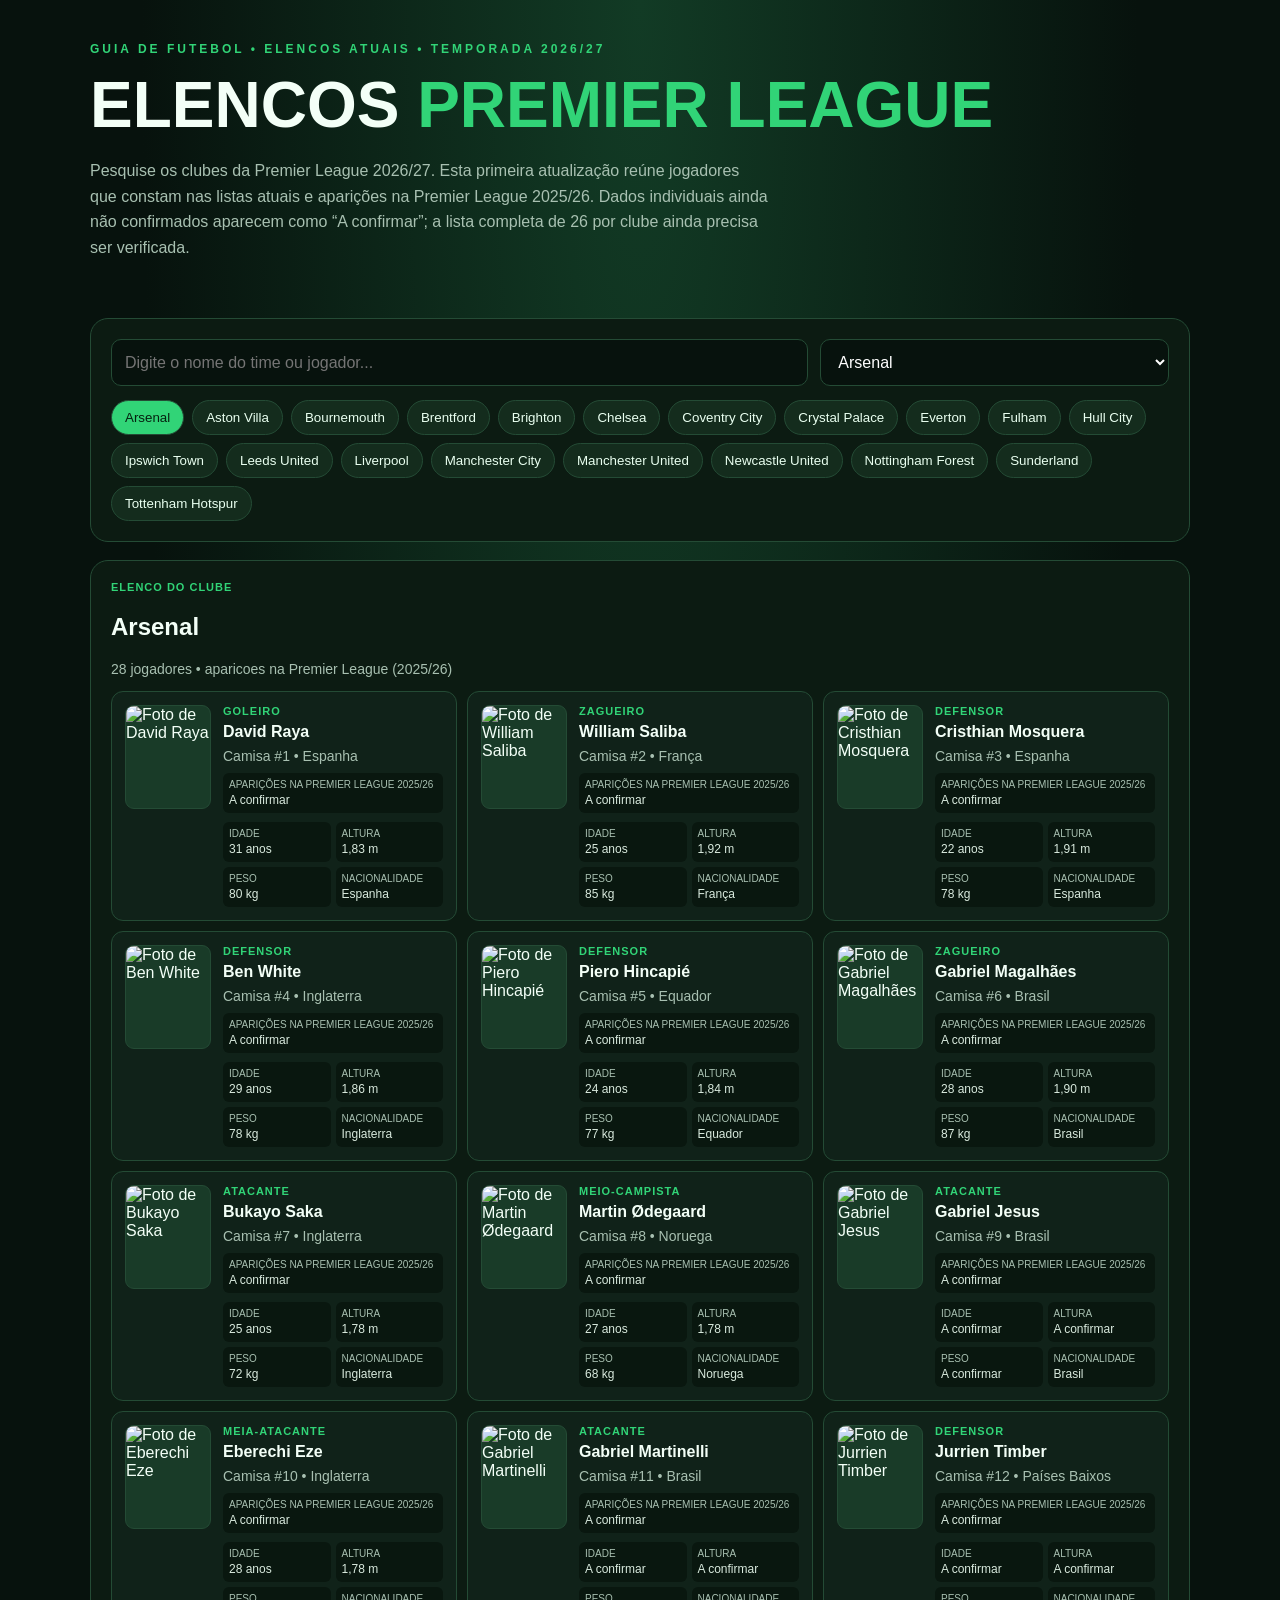
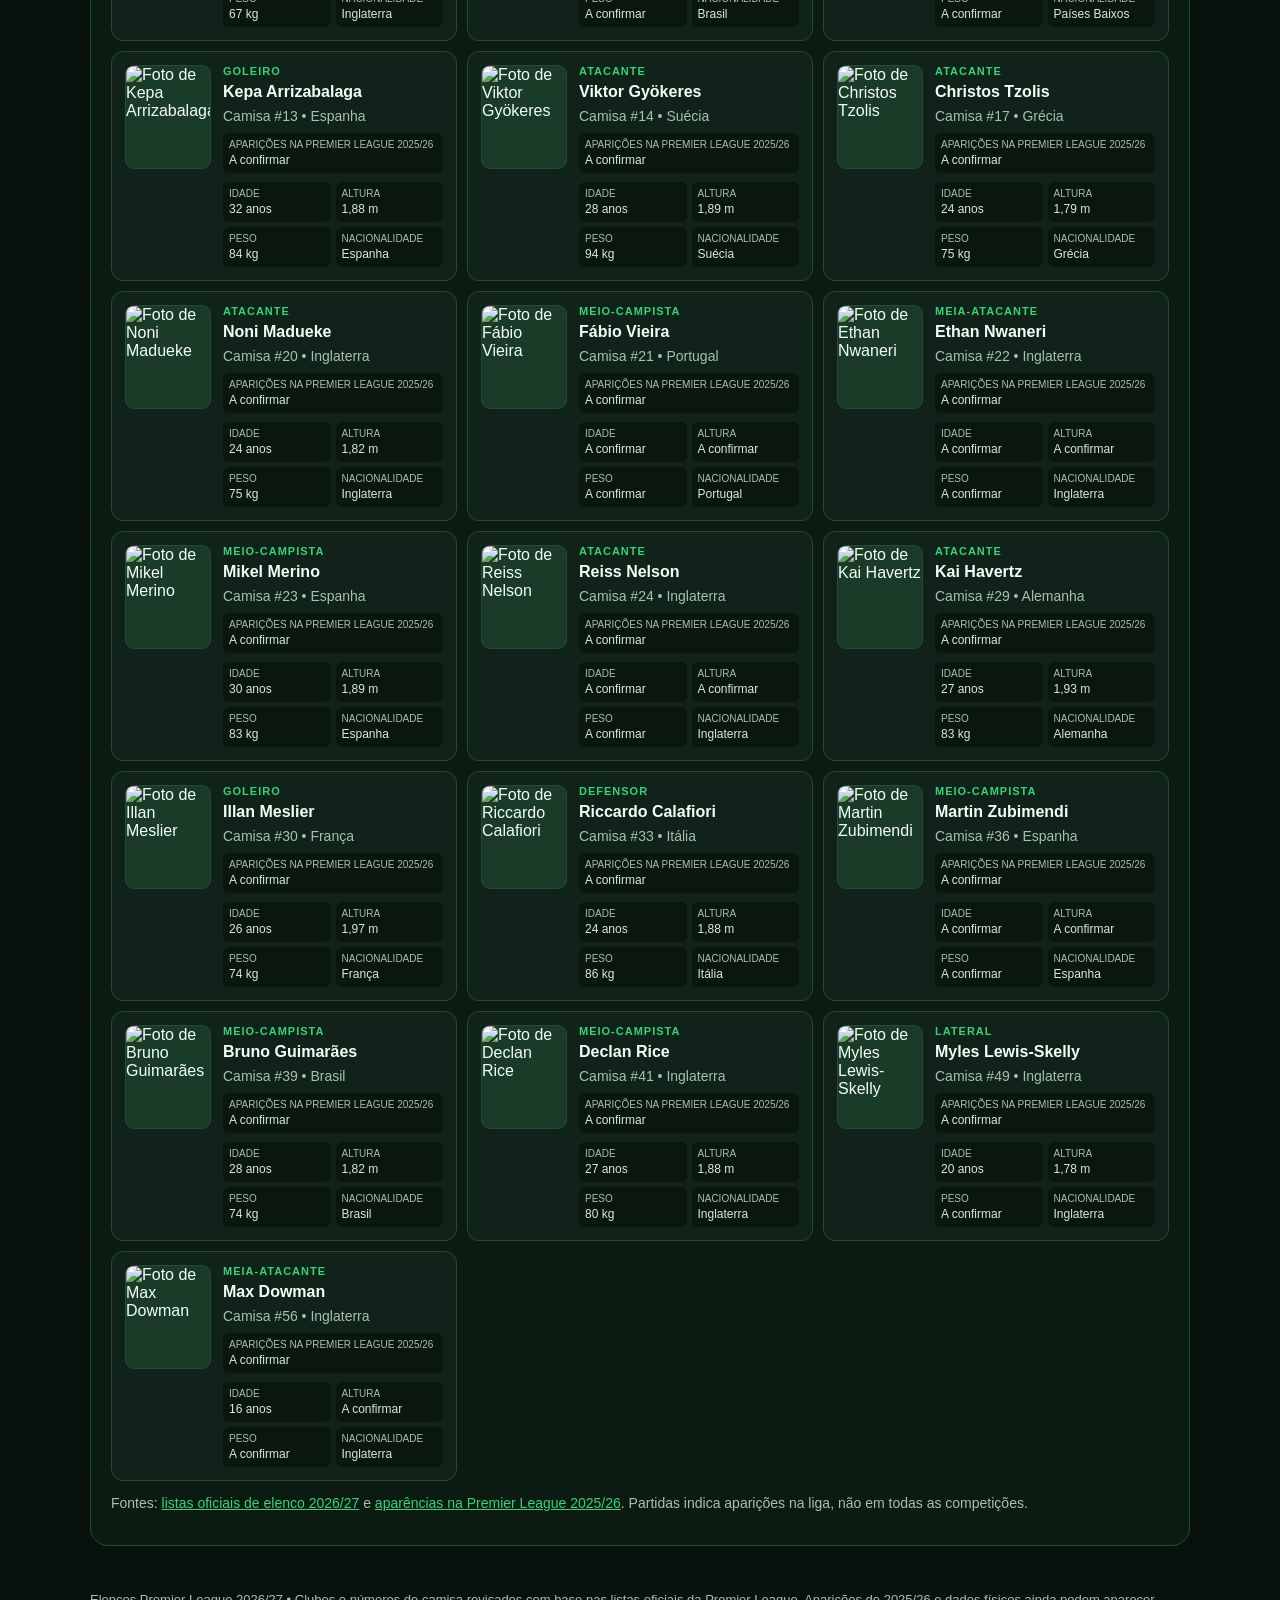
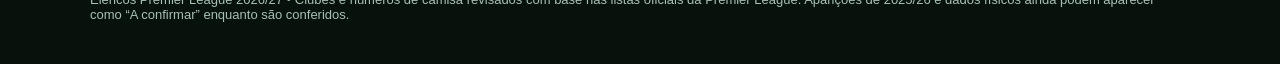
==== commit 232ecdbb: "Atualiza aviso de conferência dos elencos" ====
--- a/elencos/index.html
+++ b/elencos/index.html
@@ -6,7 +6,7 @@
 <header class="hero"><div class="tag">GUIA DE FUTEBOL • ELENCOS ATUAIS • TEMPORADA 2026/27</div><h1>ELENCOS <span style="color:var(--green)">PREMIER LEAGUE</span></h1><p>Pesquise os clubes da Premier League 2026/27. Esta primeira atualização reúne jogadores que constam nas listas atuais e aparições na Premier League 2025/26. Dados individuais ainda não confirmados aparecem como “A confirmar”; a lista completa de 26 por clube ainda precisa ser verificada.</p></header>
 <section class="panel"><div class="controls"><input id="search" placeholder="Digite o nome do time ou jogador..." aria-label="Pesquisar time ou jogador"><select id="club" aria-label="Selecionar clube"></select></div><div class="teams" id="teams"></div></section>
 <section class="panel"><div class="badge">ELENCO DO CLUBE</div><h2 id="clubTitle">Arsenal</h2><p class="sub" id="count"></p><div id="list" class="players"></div><p class="sub">Fontes: <a href="https://www.premierleague.com/en/news/4706139/see-all-the-202627-premier-league-squad-lists" target="_blank" rel="noopener">listas oficiais de elenco 2026/27</a> e <a href="https://www.statbunker.com/competitions/SeasonAppearances?comp_id=776" target="_blank" rel="noopener">aparências na Premier League 2025/26</a>. Partidas indica aparições na liga, não em todas as competições.</p></section>
-<footer>Elencos Premier League 2026/27 • Brentford e Bournemouth atualizados com base nas listas oficiais de camisas 2026/27 e nas aparições de 2025/26. Dados físicos individuais podem aparecer como “A confirmar”.</footer>
+<footer>Elencos Premier League 2026/27 • Clubes e números de camisa revisados com base nas listas oficiais da Premier League. Aparições de 2025/26 e dados físicos ainda podem aparecer como “A confirmar” enquanto são conferidos.</footer>
 </main><script>
 const clubs=["Arsenal","Aston Villa","Bournemouth","Brentford","Brighton","Chelsea","Coventry City","Crystal Palace","Everton","Fulham","Hull City","Ipswich Town","Leeds United","Liverpool","Manchester City","Manchester United","Newcastle United","Nottingham Forest","Sunderland","Tottenham Hotspur"];
 const make=(rows)=>rows.map(([n,a])=>[n,"A confirmar","—","A confirmar",a]);
@@ -15,124 +15,8 @@
 ];
 const data={
 "Arsenal":arsenal,
-"Aston Villa":[
-["Matty Cash","Lateral-direito",2,"Polônia",35],
-["Emiliano Buendía","Meio-campista",10,"Argentina",36],
-["Ian Maatsen","Lateral-esquerdo",22,"Países Baixos",30],
-["Lamare Bogarde","Meio-campista/defensor",26,"Países Baixos",28],
-["Amadou Onana","Volante",24,"Bélgica",25],
-["Ross Barkley","Meio-campista",6,"Inglaterra",21],
-["Boubacar Kamara","Volante",8,"França",18],
-["Tyrone Mings","Zagueiro",5,"Inglaterra",17],
-["Victor Lindelöf","Zagueiro",3,"Suécia",17],
-["Marco Bizot","Goleiro",40,"Países Baixos",7],
-["Alysson","Atacante",47,"Brasil",3],
-["Zion Suzuki","Goleiro",1,"Japão",0],
-["Taylor Harwood-Bellis","Zagueiro",4,"Inglaterra",0],
-["Matteo Ruggeri","Lateral-esquerdo",13,"Itália",0],
-["Pau Torres","Zagueiro",14,"Espanha",21],
-["Aaron Wan-Bissaka","Lateral-direito",29,"República Democrática do Congo",0],
-["Modou Kéba Cissé","Zagueiro",48,"Senegal",0],
-["John McGinn","Meio-campista",7,"Escócia",30],
-["Leon Goretzka","Meio-campista",27,"Alemanha",0],
-["João Gomes","Volante",35,"Brasil",0],
-["Johan Manzambi","Meio-campista",44,"Suíça",0],
-["Nicolas Jackson","Atacante",11,"Senegal",0],
-["Alejandro Garnacho","Atacante",17,"Argentina",0],
-["Tammy Abraham","Atacante",18,"Inglaterra",12],
-["Ibrahim Mbaye","Atacante",19,"Senegal",0],
-["Brian Madjo","Atacante",39,"Inglaterra",0]
-],
-"Brentford":[
-["Caoimhín Kelleher","Goleiro",1,"Irlanda",37],
-["Igor Thiago","Atacante",9,"Brasil",38],
-["Michael Kayode","Lateral-direito",33,"Itália",37],
-["Nathan Collins","Zagueiro",22,"Irlanda",35],
-["Kevin Schade","Atacante",7,"Alemanha",35],
-["Yehor Yarmoliuk","Meio-campista",6,"Ucrânia",37],
-["Mathias Jensen","Meio-campista",8,"Dinamarca",36],
-["Keane Lewis-Potter","Atacante/lateral",23,"Inglaterra",36],
-["Dango Ouattara","Atacante",11,"Burkina Faso",32],
-["Mikkel Damsgaard","Meia-atacante",24,"Dinamarca",33],
-["Sepp van den Berg","Zagueiro",4,"Países Baixos",32],
-["Kristoffer Ajer","Zagueiro",20,"Noruega",27],
-["Vitaly Janelt","Meio-campista",27,"Alemanha",25],
-["Rico Henry","Lateral-esquerdo",3,"Jamaica",25],
-["Aaron Hickey","Lateral-direito",2,"Escócia",21],
-["Ethan Pinnock","Zagueiro",5,"Jamaica",4],
-["Fábio Carvalho","Meia-atacante",14,"Portugal",6],
-["Hákon Valdimarsson","Goleiro",12,"Islândia",1],
-["Antoni Milambo","Meio-campista",17,"Países Baixos",1],
-["Kaye Furo","Atacante",47,"Bélgica",1],
-["Jaidon Anthony","Atacante",19,"Inglaterra",0],
-["Mamadou Sangaré","Meio-campista",18,"Mali",0],
-["Callum Wilson","Atacante",13,"Inglaterra",0],
-["Jannik Schuster","Zagueiro",44,"Áustria",0],
-["Benjamin Fredrick","Zagueiro",48,"Nigéria",0],
-["Jayden Meghoma","Lateral-esquerdo",21,"Inglaterra",0]
-],
-"Bournemouth":[
-["Djordje Petrović","Goleiro",1,"Sérvia",38],
-["Adrien Truffert","Lateral-esquerdo",3,"França",38],
-["Alex Scott","Meio-campista",8,"Inglaterra",37],
-["Evanilson","Atacante",9,"Brasil",36],
-["Marcus Tavernier","Meio-campista/atacante",16,"Inglaterra",34],
-["Eli Junior Kroupi","Atacante",22,"França",32],
-["David Brooks","Meia-atacante",7,"País de Gales",31],
-["Amine Adli","Atacante",21,"Marrocos",31],
-["James Hill","Zagueiro",5,"Inglaterra",29],
-["Ryan Christie","Meio-campista",10,"Escócia",26],
-["Tyler Adams","Volante",12,"Estados Unidos",25],
-["Adam Smith","Lateral-direito",15,"Inglaterra",22],
-["Justin Kluivert","Meia-atacante",19,"Países Baixos",20],
-["Lewis Cook","Meio-campista",4,"Inglaterra",18],
-["Bafodé Diakité","Zagueiro",18,"França",18],
-["Rayan","Atacante",37,"Brasil",15],
-["Alex Tóth","Meio-campista",27,"Hungria",9],
-["Ben Gannon-Doak","Atacante",11,"Escócia",8],
-["Veljko Milosavljević","Zagueiro",44,"Sérvia",7],
-["Julio Soler","Lateral-esquerdo",6,"Argentina",3],
-["Ben Winterburn","Defensor",47,"Inglaterra",1],
-["Julian Araujo","Lateral-direito",2,"México",0],
-["Antonio Silva","Zagueiro",14,"Portugal",0],
-["Fraser Forster","Goleiro",17,"Inglaterra",0],
-["Michele Di Gregorio","Goleiro",20,"Itália",0],
-["Juanlu Sánchez","Lateral-direito",24,"Espanha",0]
-],
-"Brentford":[
-["Caoimhín Kelleher","Goleiro",1,"Irlanda",37],
-["Aaron Hickey","Lateral",2,"Escócia",21],
-["Rico Henry","Lateral-esquerdo",3,"Jamaica",24],
-["Sepp van den Berg","Zagueiro",4,"Países Baixos",32],
-["Yehor Yarmoliuk","Meio-campista",6,"Ucrânia",37],
-["Kevin Schade","Atacante",7,"Alemanha",35],
-["Mathias Jensen","Meio-campista",8,"Dinamarca",36],
-["Igor Thiago","Atacante",9,"Brasil",38],
-["Josh Dasilva","Meio-campista",10,"Inglaterra",2],
-["Dango Ouattara","Atacante",11,"Burkina Faso",31],
-["Hákon Valdimarsson","Goleiro",12,"Islândia",1],
-["Callum Wilson","Atacante",13,"Inglaterra",0],
-["Fábio Carvalho","Meia-atacante",14,"Portugal",7],
-["Antoni Milambo","Meio-campista",17,"Países Baixos",1],
-["Mamadou Sangaré","Meio-campista",18,"Mali",0],
-["Jaidon Anthony","Atacante",19,"Inglaterra",0],
-["Kristoffer Ajer","Zagueiro",20,"Noruega",27],
-["Nathan Collins","Zagueiro",22,"Irlanda",35],
-["Keane Lewis-Potter","Atacante/lateral",23,"Inglaterra",36],
-["Mikkel Damsgaard","Meia-atacante",24,"Dinamarca",33],
-["El Hadji Malick Diouf","Lateral-esquerdo",25,"Senegal",0],
-["Vitaly Janelt","Meio-campista",27,"Alemanha",25],
-["Michael Kayode","Lateral-direito",33,"Itália",37],
-["Ji-soo Kim","Zagueiro",36,"Coreia do Sul",0],
-["Gustavo Nunes","Atacante",39,"Brasil",0],
-["Jannik Schuster","Zagueiro",44,"Áustria",0],
-["Kaye Furo","Atacante",47,"Bélgica",1],
-["Benjamin Fredrick","Zagueiro",48,"Nigéria",0],
-["Ellery Balcombe","Goleiro",31,"Inglaterra",0]
-],
-"Brighton":[["Bart Verbruggen","Goleiro",1,"Paises Baixos","A confirmar"],["Jaouen Hadjam","Lateral",3,"Argelia","A confirmar"],["Pascal Struijk","Zagueiro",4,"Paises Baixos","A confirmar"],["Lewis Dunk","Zagueiro",5,"Inglaterra","A confirmar"],["Kaoru Mitoma","Atacante",7,"Japao","A confirmar"],["Jack Hinshelwood","Meio-campista",8,"Inglaterra","A confirmar"],["Stefanos Tzimas","Atacante",9,"Grecia","A confirmar"],["Georginio Rutter","Meia-atacante",10,"Franca","A confirmar"],["Yankuba Minteh","Atacante",11,"Gambia","A confirmar"],["Promise David","Atacante",12,"Canada","A confirmar"],["Pascal Gross","Meio-campista",13,"Alemanha","A confirmar"],["Chema Andres","Meio-campista",14,"Espanha","A confirmar"],["Ibrahim Osman","Atacante",15,"Gana","A confirmar"],["Charalampos Kostoulas","Atacante",19,"Grecia","A confirmar"],["Costinha","Lateral",20,"Portugal","A confirmar"],["Olivier Boscagli","Zagueiro",21,"Franca","A confirmar"],["Amario Cozier-Duberry","Atacante",22,"Inglaterra","A confirmar"],["Jason Steele","Goleiro",23,"Inglaterra","A confirmar"],["Ferdi Kadioglu","Lateral",24,"Turquia","A confirmar"],["Diego Gomez","Meio-campista",25,"Paraguai","A confirmar"],["Yasin Ayari","Meio-campista",26,"Suecia","A confirmar"],["Mats Wieffer","Meio-campista",27,"Paises Baixos","A confirmar"],["Evan Ferguson","Atacante",28,"Irlanda","A confirmar"],["Maxim De Cuyper","Lateral",29,"Belgica","A confirmar"],["Michael Svoboda","Zagueiro",30,"Austria","A confirmar"],["Matt ORiley","Meio-campista",33,"Dinamarca","A confirmar"],["Malick Yalcouye","Meio-campista",35,"Mali","A confirmar"],["Zadok Yohanna","Atacante",36,"Nigeria","A confirmar"],["Tom McGill","Goleiro",38,"Canada","A confirmar"],["Femi Azeez","Atacante",39,"Inglaterra","A confirmar"],["Luka Vuskovic","Zagueiro",44,"Croacia","A confirmar"],["Nehemiah Oriola","Defensor",49,"Inglaterra","A confirmar"]],"Burnley":make([["Kyle Walker",36],["Josh Laurent",33],["Florentino",31]]),
-"Chelsea":[["Emiliano Martínez","Goleiro",1,"Argentina",0],["Marco Palestra","Lateral",2,"Itália",0],["Wesley Fofana","Zagueiro",3,"França",0],["Valentín Barco","Lateral",4,"Argentina",0],["Maxence Lacroix","Zagueiro",5,"França",0],["Levi Colwill","Zagueiro",6,"Inglaterra",0],["Pedro Neto","Atacante",7,"Portugal",0],["Enzo Fernández","Meio-campista",8,"Argentina",0],["João Pedro","Atacante",9,"Brasil",0],["Cole Palmer","Meia-atacante",10,"Inglaterra",0],["Jamie Gittens","Atacante",11,"Inglaterra",0],["Jordan Henderson","Meio-campista",14,"Inglaterra",0],["Nicolas Jackson","Atacante",15,"Senegal",0],["Morgan Rogers","Meia-atacante",17,"Inglaterra",0],["Danny Welbeck","Atacante",18,"Inglaterra",0],["Jorrel Hato","Defensor",21,"Países Baixos",0],["Emmanuel Emegha","Atacante",22,"Países Baixos",0],["Geovany Quenda","Atacante",23,"Portugal",0],["Reece James","Lateral",24,"Inglaterra",0],["Moisés Caicedo","Volante",25,"Equador",0],["Malo Gusto","Lateral",27,"França",0],["Teddy Sharman-Lowe","Goleiro",28,"Inglaterra",0],["Pep Chavarría","Lateral",29,"Espanha",0],["Aaron Anselmino","Zagueiro",30,"Argentina",0],["Reggie Watson","Meio-campista",31,"Inglaterra",0],["Mahdi Nicoll-Jazuli","Meio-campista",32,"Inglaterra",0],["Josh Acheampong","Defensor",34,"Inglaterra",0],["Tayo Subuloye","Defensor",37,"Inglaterra",0],["Mike Penders","Goleiro",39,"Bélgica",0],["Estêvão","Atacante",41,"Brasil",0],["Gabriel Slonina","Goleiro",44,"Estados Unidos",0],["Roméo Lavia","Meio-campista",45,"Bélgica",0]],
-"Coventry City":[["Ethan Pinnock","Zagueiro",2,"Jamaica","A confirmar"],["Jay Dasilva","Lateral-esquerdo",3,"Inglaterra","A confirmar"],["Bobby Thomas","Zagueiro",4,"Inglaterra","A confirmar"],["Jack Rudoni","Meio-campista",5,"Inglaterra","A confirmar"],["Matt Grimes","Meio-campista",6,"Inglaterra","A confirmar"],["Tatsuhiro Sakamoto","Atacante",7,"Japão","A confirmar"],["Caleb Yirenkyi","Meio-campista",8,"Gana","A confirmar"],["Ellis Simms","Atacante",9,"Inglaterra","A confirmar"],["Ephron Mason-Clark","Atacante",10,"Inglaterra","A confirmar"],["Haji Wright","Atacante",11,"Estados Unidos","A confirmar"],["Stephen Mfuni","Defensor",12,"Inglaterra","A confirmar"],["Ben Wilson","Goleiro",13,"Inglaterra","A confirmar"],["Taiwo Awoniyi","Atacante",14,"Nigéria","A confirmar"],["Frank Onyeka","Meio-campista",16,"Nigéria","A confirmar"],["Loum Tchaouna","Atacante",18,"França","A confirmar"],["Carl Rushworth","Goleiro",19,"Inglaterra","A confirmar"],["Kaine Kesler-Hayden","Lateral",20,"Inglaterra","A confirmar"],["Jake Bidwell","Lateral-esquerdo",21,"Inglaterra","A confirmar"],["Joel Latibeaudiere","Defensor",22,"Jamaica","A confirmar"],["Brandon Thomas-Asante","Atacante",23,"Gana","A confirmar"],["Aurèle Amenda","Zagueiro",24,"Suíça","A confirmar"],["Dan Bentley","Goleiro",25,"Inglaterra","A confirmar"],["Luke Woolfenden","Zagueiro",26,"Inglaterra","A confirmar"],["Milan van Ewijk","Lateral",27,"Países Baixos","A confirmar"],["Josh Eccles","Meio-campista",28,"Inglaterra","A confirmar"],["Victor Torp","Meio-campista",29,"Dinamarca","A confirmar"],["Yann Gboho","Meia-atacante",34,"França","A confirmar"],["Gustavo Hamer","Meio-campista",38,"Brasil","A confirmar"],["Sidiki Cherif","Atacante",49,"França","A confirmar"]],
+"Aston Villa":[["Zion Suzuki","Goleiro",1,"Japao","A confirmar"],["Matty Cash","Lateral-direito",2,"Polonia","A confirmar"],["Victor Lindelof","Zagueiro",3,"Suecia","A confirmar"],["Taylor Harwood-Bellis","Zagueiro",4,"Inglaterra","A confirmar"],["Tyrone Mings","Zagueiro",5,"Inglaterra","A confirmar"],["Ross Barkley","Meio-campista",6,"Inglaterra","A confirmar"],["John McGinn","Meio-campista",7,"Escocia","A confirmar"],["Boubacar Kamara","Volante",8,"Franca","A confirmar"],["Nicolas Jackson","Atacante",11,"Senegal","A confirmar"],["Emiliano Buendia","Meia-atacante",10,"Argentina","A confirmar"],["Matteo Ruggeri","Lateral-esquerdo",13,"Italia","A confirmar"],["Pau Torres","Zagueiro",14,"Espanha","A confirmar"],["Alejandro Garnacho","Atacante",17,"Argentina","A confirmar"],["Tammy Abraham","Atacante",18,"Inglaterra","A confirmar"],["Ibrahim Mbaye","Atacante",19,"Senegal","A confirmar"],["Ian Maatsen","Lateral-esquerdo",22,"Paises Baixos","A confirmar"],["Amadou Onana","Volante",24,"Belgica","A confirmar"],["Lamare Bogarde","Meio-campista",26,"Paises Baixos","A confirmar"],["Leon Goretzka","Meio-campista",27,"Alemanha","A confirmar"],["Aaron Wan-Bissaka","Lateral-direito",29,"Rep. Democratica do Congo","A confirmar"],["Joao Gomes","Meio-campista",35,"Brasil","A confirmar"],["Brian Madjo","Atacante",39,"Luxemburgo","A confirmar"],["Marco Bizot","Goleiro",40,"Paises Baixos","A confirmar"],["James Wright","Goleiro",42,"Inglaterra","A confirmar"],["Johan Manzambi","Meio-campista",44,"Suica","A confirmar"],["Triston Rowe","Defensor",45,"Inglaterra","A confirmar"],["Alysson","Atacante",47,"Brasil","A confirmar"],["Modou Keba Cisse","Zagueiro",48,"Senegal","A confirmar"],["Bradley Burrowes","Meio-campista",49,"Inglaterra","A confirmar"],["George Hemmings","Meio-campista",53,"Inglaterra","A confirmar"],["Luka Lynch","Defensor",74,"Inglaterra","A confirmar"]],"Bournemouth":[["Djordje Petrovic","Goleiro",1,"Servia",38],["Julian Araujo","Lateral-direito",2,"Mexico",0],["Adrien Truffert","Lateral-esquerdo",3,"Franca",38],["Lewis Cook","Meio-campista",4,"Inglaterra",18],["James Hill","Zagueiro",5,"Inglaterra",29],["Julio Soler","Lateral-esquerdo",6,"Argentina",3],["David Brooks","Meia-atacante",7,"Pais de Gales",31],["Alex Scott","Meio-campista",8,"Inglaterra",37],["Evanilson","Atacante",9,"Brasil",36],["Ryan Christie","Meio-campista",10,"Escocia",26],["Ben Gannon-Doak","Atacante",11,"Escocia",8],["Tyler Adams","Volante",12,"Estados Unidos",25],["Antonio Silva","Zagueiro",14,"Portugal","A confirmar"],["Adam Smith","Lateral-direito",15,"Inglaterra",22],["Marcus Tavernier","Meio-campista",16,"Inglaterra",34],["Fraser Forster","Goleiro",17,"Inglaterra",0],["Bafode Diakite","Zagueiro",18,"Franca",18],["Justin Kluivert","Meia-atacante",19,"Paises Baixos",20],["Michele Di Gregorio","Goleiro",20,"Italia","A confirmar"],["Amine Adli","Atacante",21,"Marrocos",31],["Junior Kroupi","Atacante",22,"Franca",32],["Juanlu Sanchez","Lateral-direito",24,"Espanha","A confirmar"],["Alex Toth","Meio-campista",27,"Hungria",9],["Max Aarons","Lateral-direito",28,"Inglaterra","A confirmar"],["Daniel Jebbison","Atacante",29,"Canada","A confirmar"],["Alvaro Rodriguez","Atacante",30,"Uruguai","A confirmar"],["Rayan","Atacante",37,"Brasil",15],["Veljko Milosavljevic","Zagueiro",44,"Servia",7],["Ben Winterburn","Defensor",47,"Inglaterra",1]],"Brentford":[["Caoimhin Kelleher","Goleiro",1,"Irlanda",37],["Aaron Hickey","Lateral",2,"Escocia",21],["Rico Henry","Lateral-esquerdo",3,"Jamaica",25],["Sepp van den Berg","Zagueiro",4,"Paises Baixos",32],["Yehor Yarmoliuk","Meio-campista",6,"Ucrania",37],["Kevin Schade","Atacante",7,"Alemanha",35],["Mathias Jensen","Meio-campista",8,"Dinamarca",36],["Igor Thiago","Atacante",9,"Brasil",38],["Josh Dasilva","Meio-campista",10,"Inglaterra",2],["Dango Ouattara","Atacante",11,"Burkina Faso",32],["Hakon Valdimarsson","Goleiro",12,"Islandia",1],["Callum Wilson","Atacante",13,"Inglaterra","A confirmar"],["Fabio Carvalho","Meia-atacante",14,"Portugal",6],["Antoni Milambo","Meio-campista",17,"Paises Baixos",1],["Mamadou Sangare","Meio-campista",18,"Mali","A confirmar"],["Jaidon Anthony","Atacante",19,"Inglaterra","A confirmar"],["Kristoffer Ajer","Zagueiro",20,"Noruega",27],["Nathan Collins","Zagueiro",22,"Irlanda",35],["Keane Lewis-Potter","Atacante",23,"Inglaterra",36],["Mikkel Damsgaard","Meia-atacante",24,"Dinamarca",33],["El Hadji Malick Diouf","Lateral-esquerdo",25,"Senegal","A confirmar"],["Vitaly Janelt","Meio-campista",27,"Alemanha",25],["Ellery Balcombe","Goleiro",31,"Inglaterra","A confirmar"],["Michael Kayode","Lateral-direito",33,"Italia",37],["Kim Ji-Soo","Zagueiro",36,"Coreia do Sul","A confirmar"],["Gustavo Nunes","Atacante",39,"Brasil","A confirmar"],["Jannik Schuster","Zagueiro",44,"Austria","A confirmar"],["Benjamin Fredrick","Zagueiro",48,"Nigeria","A confirmar"],["Caelan Avenell","Atacante",59,"Inglaterra","A confirmar"]],"Brighton":[["Bart Verbruggen","Goleiro",1,"Paises Baixos","A confirmar"],["Jaouen Hadjam","Lateral",3,"Argelia","A confirmar"],["Pascal Struijk","Zagueiro",4,"Paises Baixos","A confirmar"],["Lewis Dunk","Zagueiro",5,"Inglaterra","A confirmar"],["Kaoru Mitoma","Atacante",7,"Japao","A confirmar"],["Jack Hinshelwood","Meio-campista",8,"Inglaterra","A confirmar"],["Stefanos Tzimas","Atacante",9,"Grecia","A confirmar"],["Georginio Rutter","Meia-atacante",10,"Franca","A confirmar"],["Yankuba Minteh","Atacante",11,"Gambia","A confirmar"],["Promise David","Atacante",12,"Canada","A confirmar"],["Pascal Gross","Meio-campista",13,"Alemanha","A confirmar"],["Chema Andres","Meio-campista",14,"Espanha","A confirmar"],["Ibrahim Osman","Atacante",15,"Gana","A confirmar"],["Charalampos Kostoulas","Atacante",19,"Grecia","A confirmar"],["Costinha","Lateral",20,"Portugal","A confirmar"],["Olivier Boscagli","Zagueiro",21,"Franca","A confirmar"],["Amario Cozier-Duberry","Atacante",22,"Inglaterra","A confirmar"],["Jason Steele","Goleiro",23,"Inglaterra","A confirmar"],["Ferdi Kadioglu","Lateral",24,"Turquia","A confirmar"],["Diego Gomez","Meio-campista",25,"Paraguai","A confirmar"],["Yasin Ayari","Meio-campista",26,"Suecia","A confirmar"],["Mats Wieffer","Meio-campista",27,"Paises Baixos","A confirmar"],["Evan Ferguson","Atacante",28,"Irlanda","A confirmar"],["Maxim De Cuyper","Lateral",29,"Belgica","A confirmar"],["Michael Svoboda","Zagueiro",30,"Austria","A confirmar"],["Matt ORiley","Meio-campista",33,"Dinamarca","A confirmar"],["Malick Yalcouye","Meio-campista",35,"Mali","A confirmar"],["Zadok Yohanna","Atacante",36,"Nigeria","A confirmar"],["Tom McGill","Goleiro",38,"Canada","A confirmar"],["Femi Azeez","Atacante",39,"Inglaterra","A confirmar"],["Luka Vuskovic","Zagueiro",44,"Croacia","A confirmar"],["Nehemiah Oriola","Defensor",49,"Inglaterra","A confirmar"]],"Burnley":make([["Kyle Walker",36],["Josh Laurent",33],["Florentino",31]]),
+"Chelsea":[["Emiliano Martinez","Goleiro",1,"Argentina","A confirmar"],["Marco Palestra","Lateral",2,"Italia","A confirmar"],["Wesley Fofana","Zagueiro",3,"Franca","A confirmar"],["Valentin Barco","Lateral",4,"Argentina","A confirmar"],["Maxence Lacroix","Zagueiro",5,"Franca","A confirmar"],["Levi Colwill","Zagueiro",6,"Inglaterra","A confirmar"],["Pedro Neto","Atacante",7,"Portugal","A confirmar"],["Joao Pedro","Atacante",9,"Brasil","A confirmar"],["Cole Palmer","Meia-atacante",10,"Inglaterra","A confirmar"],["Jamie Gittens","Atacante",11,"Inglaterra","A confirmar"],["Jordan Henderson","Meio-campista",14,"Inglaterra","A confirmar"],["Morgan Rogers","Meia-atacante",17,"Inglaterra","A confirmar"],["Danny Welbeck","Atacante",18,"Inglaterra","A confirmar"],["Jorrel Hato","Defensor",21,"Paises Baixos","A confirmar"],["Emmanuel Emegha","Atacante",22,"Paises Baixos","A confirmar"],["Geovany Quenda","Atacante",23,"Portugal","A confirmar"],["Reece James","Lateral",24,"Inglaterra","A confirmar"],["Moises Caicedo","Volante",25,"Equador","A confirmar"],["Malo Gusto","Lateral",27,"Franca","A confirmar"],["Teddy Sharman-Lowe","Goleiro",28,"Inglaterra","A confirmar"],["Pep Chavarria","Lateral",29,"Espanha","A confirmar"],["Aaron Anselmino","Zagueiro",30,"Argentina","A confirmar"],["Mahdi Nicoll-Jazuli","Meio-campista",32,"Inglaterra","A confirmar"],["Josh Acheampong","Defensor",34,"Inglaterra","A confirmar"],["Olutayo Subuloye","Defensor",37,"Inglaterra","A confirmar"],["Mike Penders","Goleiro",39,"Belgica","A confirmar"],["Estevao","Atacante",41,"Brasil","A confirmar"],["Gabriel Slonina","Goleiro",44,"Estados Unidos","A confirmar"],["Romeo Lavia","Meio-campista",45,"Belgica","A confirmar"]],"Coventry City":[["Ethan Pinnock","Zagueiro",2,"Jamaica","A confirmar"],["Jay Dasilva","Lateral-esquerdo",3,"Inglaterra","A confirmar"],["Bobby Thomas","Zagueiro",4,"Inglaterra","A confirmar"],["Jack Rudoni","Meio-campista",5,"Inglaterra","A confirmar"],["Matt Grimes","Meio-campista",6,"Inglaterra","A confirmar"],["Tatsuhiro Sakamoto","Atacante",7,"Japão","A confirmar"],["Caleb Yirenkyi","Meio-campista",8,"Gana","A confirmar"],["Ellis Simms","Atacante",9,"Inglaterra","A confirmar"],["Ephron Mason-Clark","Atacante",10,"Inglaterra","A confirmar"],["Haji Wright","Atacante",11,"Estados Unidos","A confirmar"],["Stephen Mfuni","Defensor",12,"Inglaterra","A confirmar"],["Ben Wilson","Goleiro",13,"Inglaterra","A confirmar"],["Taiwo Awoniyi","Atacante",14,"Nigéria","A confirmar"],["Frank Onyeka","Meio-campista",16,"Nigéria","A confirmar"],["Loum Tchaouna","Atacante",18,"França","A confirmar"],["Carl Rushworth","Goleiro",19,"Inglaterra","A confirmar"],["Kaine Kesler-Hayden","Lateral",20,"Inglaterra","A confirmar"],["Jake Bidwell","Lateral-esquerdo",21,"Inglaterra","A confirmar"],["Joel Latibeaudiere","Defensor",22,"Jamaica","A confirmar"],["Brandon Thomas-Asante","Atacante",23,"Gana","A confirmar"],["Aurèle Amenda","Zagueiro",24,"Suíça","A confirmar"],["Dan Bentley","Goleiro",25,"Inglaterra","A confirmar"],["Luke Woolfenden","Zagueiro",26,"Inglaterra","A confirmar"],["Milan van Ewijk","Lateral",27,"Países Baixos","A confirmar"],["Josh Eccles","Meio-campista",28,"Inglaterra","A confirmar"],["Victor Torp","Meio-campista",29,"Dinamarca","A confirmar"],["Yann Gboho","Meia-atacante",34,"França","A confirmar"],["Gustavo Hamer","Meio-campista",38,"Brasil","A confirmar"],["Sidiki Cherif","Atacante",49,"França","A confirmar"]],
 "Crystal Palace":[["Dean Henderson","Goleiro",1,"Inglaterra","A confirmar"],["Tyrick Mitchell","Lateral-esquerdo",3,"Inglaterra","A confirmar"],["Chadi Riad","Zagueiro",4,"Marrocos","A confirmar"],["Axel Disasi","Zagueiro",5,"França","A confirmar"],["Jaydee Canvot","Zagueiro",6,"França","A confirmar"],["Ismaïla Sarr","Atacante",7,"Senegal","A confirmar"],["Jefferson Lerma","Volante",8,"Colômbia","A confirmar"],["Eddie Nketiah","Atacante",9,"Inglaterra","A confirmar"],["Yeremy Pino","Atacante",10,"Espanha","A confirmar"],["Dwight McNeil","Atacante",11,"Inglaterra","A confirmar"],["Zavier Gozo","Atacante",12,"Estados Unidos","A confirmar"],["Jean-Philippe Mateta","Atacante",14,"França","A confirmar"],["Takehiro Tomiyasu","Defensor",17,"Japão","A confirmar"],["Daichi Kamada","Meio-campista",18,"Japão","A confirmar"],["Will Hughes","Meio-campista",19,"Inglaterra","A confirmar"],["Adam Wharton","Meio-campista",20,"Inglaterra","A confirmar"],["Honest Ahanor","Defensor",21,"Itália","A confirmar"],["Jørgen Strand Larsen","Atacante",22,"Noruega","A confirmar"],["Quinten Timber","Meio-campista",23,"Países Baixos","A confirmar"],["Dario Osorio","Atacante",24,"Chile","A confirmar"],["Anan Khalaili","Atacante",25,"Israel","A confirmar"],["Chris Richards","Zagueiro",26,"Estados Unidos","A confirmar"],["Matheus França","Meia-atacante",27,"Brasil","A confirmar"],["Cheick Doucouré","Volante",28,"Mali","A confirmar"],["Evann Guessand","Atacante",29,"Costa do Marfim","A confirmar"],["Óscar Mingueza","Defensor",30,"Espanha","A confirmar"],["Remi Matthews","Goleiro",31,"Inglaterra","A confirmar"],["Ben Chilwell","Lateral-esquerdo",33,"Inglaterra","A confirmar"],["Walter Benítez","Goleiro",44,"Argentina","A confirmar"]],
 "Everton":[["Jordan Pickford","Goleiro",1,"Inglaterra","A confirmar"],["Ainsley Maitland-Niles","Lateral",2,"Inglaterra","A confirmar"],["Jarrad Branthwaite","Zagueiro",4,"Inglaterra","A confirmar"],["Michael Keane","Zagueiro",5,"Inglaterra","A confirmar"],["James Tarkowski","Zagueiro",6,"Inglaterra","A confirmar"],["Kiernan Dewsbury-Hall","Meio-campista",8,"Inglaterra","A confirmar"],["Jack Grealish","Meia-atacante",10,"Inglaterra","A confirmar"],["Thierno Barry","Atacante",11,"França","A confirmar"],["Mark Travers","Goleiro",12,"Irlanda","A confirmar"],["Jake O’Brien","Zagueiro",15,"Irlanda","A confirmar"],["Vitalii Mykolenko","Lateral-esquerdo",16,"Ucrânia","A confirmar"],["Tyrique George","Atacante",19,"Inglaterra","A confirmar"],["Tyler Dibling","Meia-atacante",20,"Inglaterra","A confirmar"],["Brennan Johnson","Atacante",22,"País de Gales","A confirmar"],["Christian Nørgaard","Volante",23,"Dinamarca","A confirmar"],["Charly Alcaraz","Meia-atacante",24,"Argentina","A confirmar"],["Hayden Hackney","Meio-campista",30,"Inglaterra","A confirmar"],["Tom King","Goleiro",31,"Inglaterra","A confirmar"],["Merlin Röhl","Meio-campista",34,"Alemanha","A confirmar"],["James Garner","Meio-campista",37,"Inglaterra","A confirmar"],["Harrison Armstrong","Meio-campista",45,"Inglaterra","A confirmar"],["Fraser Barnsley","Goleiro",47,"Inglaterra","A confirmar"]],
 "Fulham":[["Bernd Leno","Goleiro",1,"Alemanha","A confirmar"],["Kenny Tete","Lateral-direito",2,"Países Baixos","A confirmar"],["Calvin Bassey","Zagueiro",3,"Nigéria","A confirmar"],["Jorge Cuenca","Zagueiro",4,"Espanha","A confirmar"],["Joachim Andersen","Zagueiro",5,"Dinamarca","A confirmar"],["Harrison Reed","Meio-campista",6,"Inglaterra","A confirmar"],["Gonzalo García","Atacante",7,"Espanha","A confirmar"],["César Palacios","Meio-campista",8,"Espanha","A confirmar"],["Rodrigo Muniz","Atacante",9,"Brasil","A confirmar"],["Tom Cairney","Meio-campista",10,"Escócia","A confirmar"],["Kevin","Atacante",11,"Brasil","A confirmar"],["Oscar Bobb","Atacante",14,"Noruega","A confirmar"],["Hugo Larsson","Meio-campista",15,"Suécia","A confirmar"],["Sander Berge","Volante",16,"Noruega","A confirmar"],["Alex Iwobi","Meio-campista",17,"Nigéria","A confirmar"],["Jonah Kusi-Asare","Atacante",18,"Suécia","A confirmar"],["Shea Charles","Meio-campista",19,"Irlanda do Norte","A confirmar"],["Manuel Ángel","Meio-campista",20,"Espanha","A confirmar"],["Timothy Castagne","Lateral",21,"Bélgica","A confirmar"],["David Affengruber","Zagueiro",22,"Áustria","A confirmar"],["Benjamin Lecomte","Goleiro",23,"França","A confirmar"],["Josh King","Meia-atacante",24,"Inglaterra","A confirmar"],["Ryan Sessegnon","Lateral",30,"Inglaterra","A confirmar"],["Emile Smith Rowe","Meia-atacante",32,"Inglaterra","A confirmar"],["Antonee Robinson","Lateral-esquerdo",33,"Estados Unidos","A confirmar"],["Macaulay Zepa","Meio-campista",35,"Inglaterra","A confirmar"],["Alex Borto","Goleiro",36,"Estados Unidos","A confirmar"],["Michael Allen","Meio-campista",39,"Inglaterra","A confirmar"],["Luc De Fougerolles","Defensor",44,"Canadá","A confirmar"]],
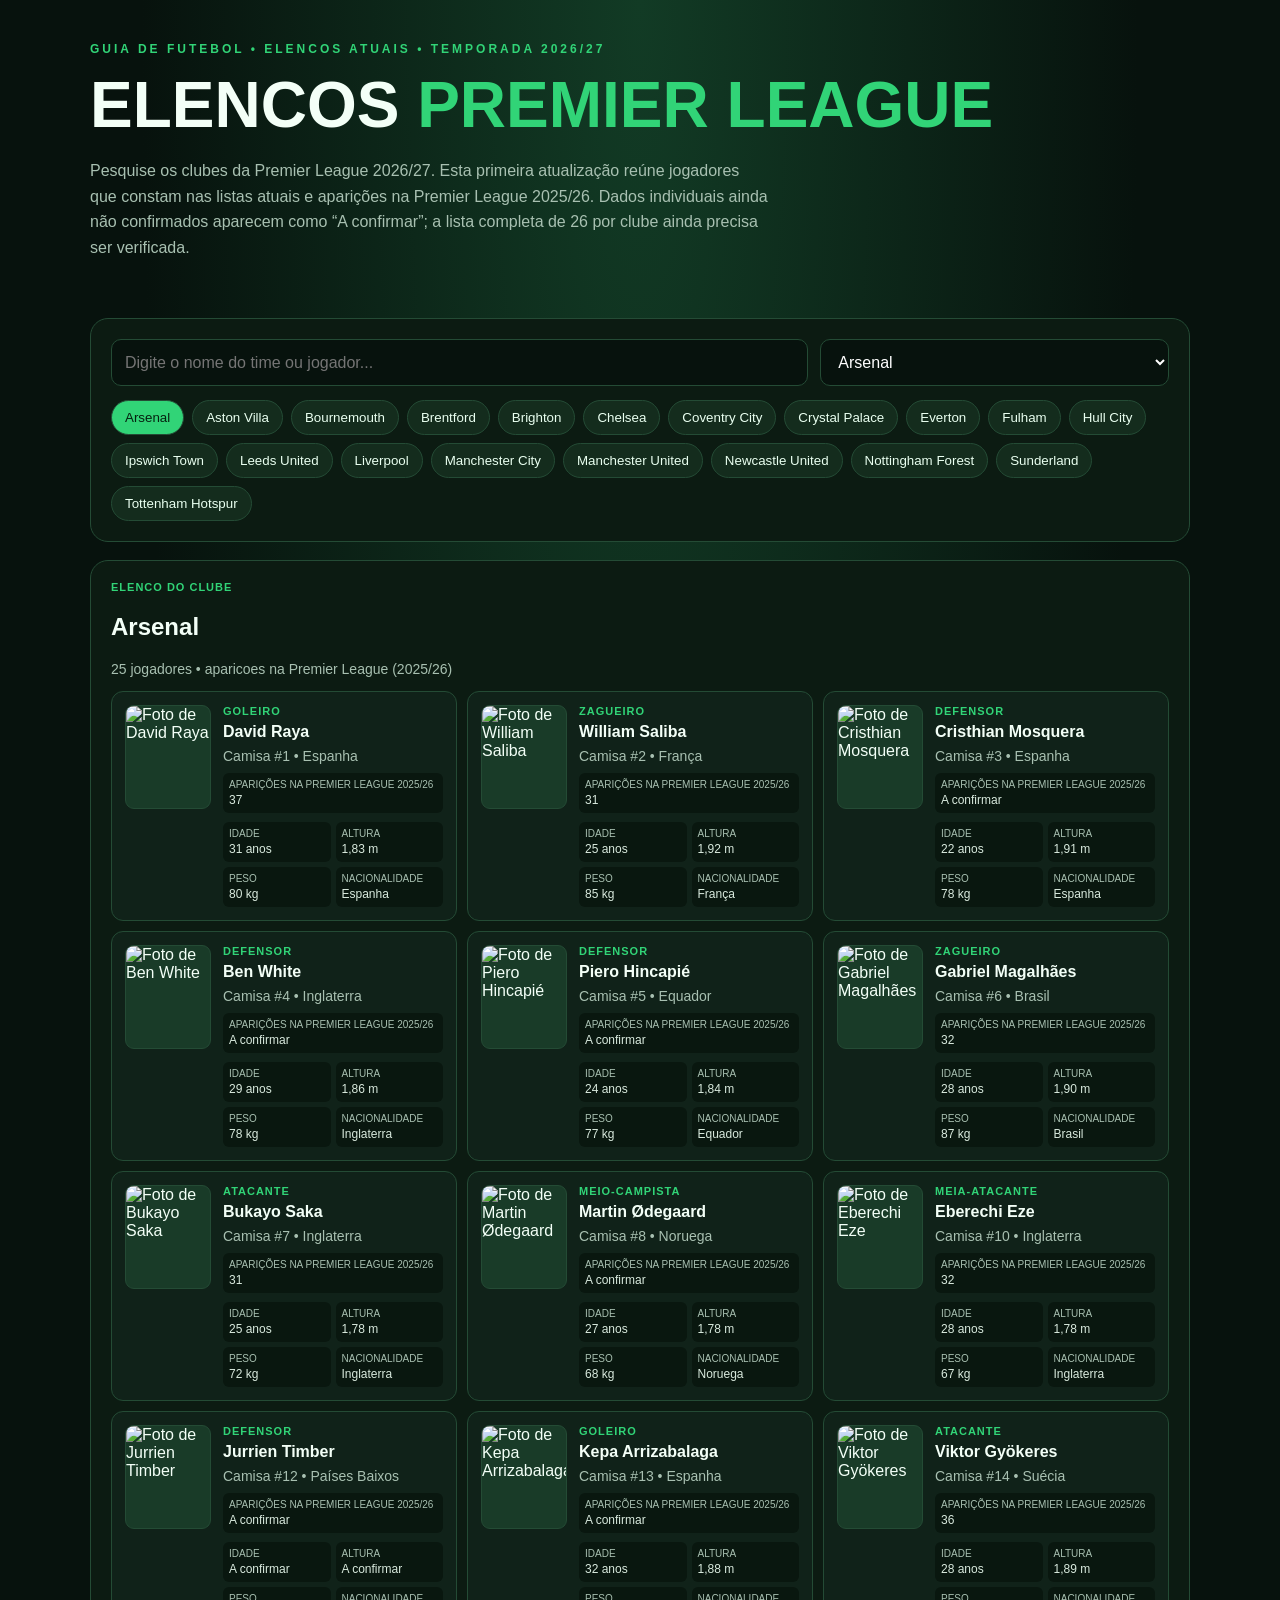
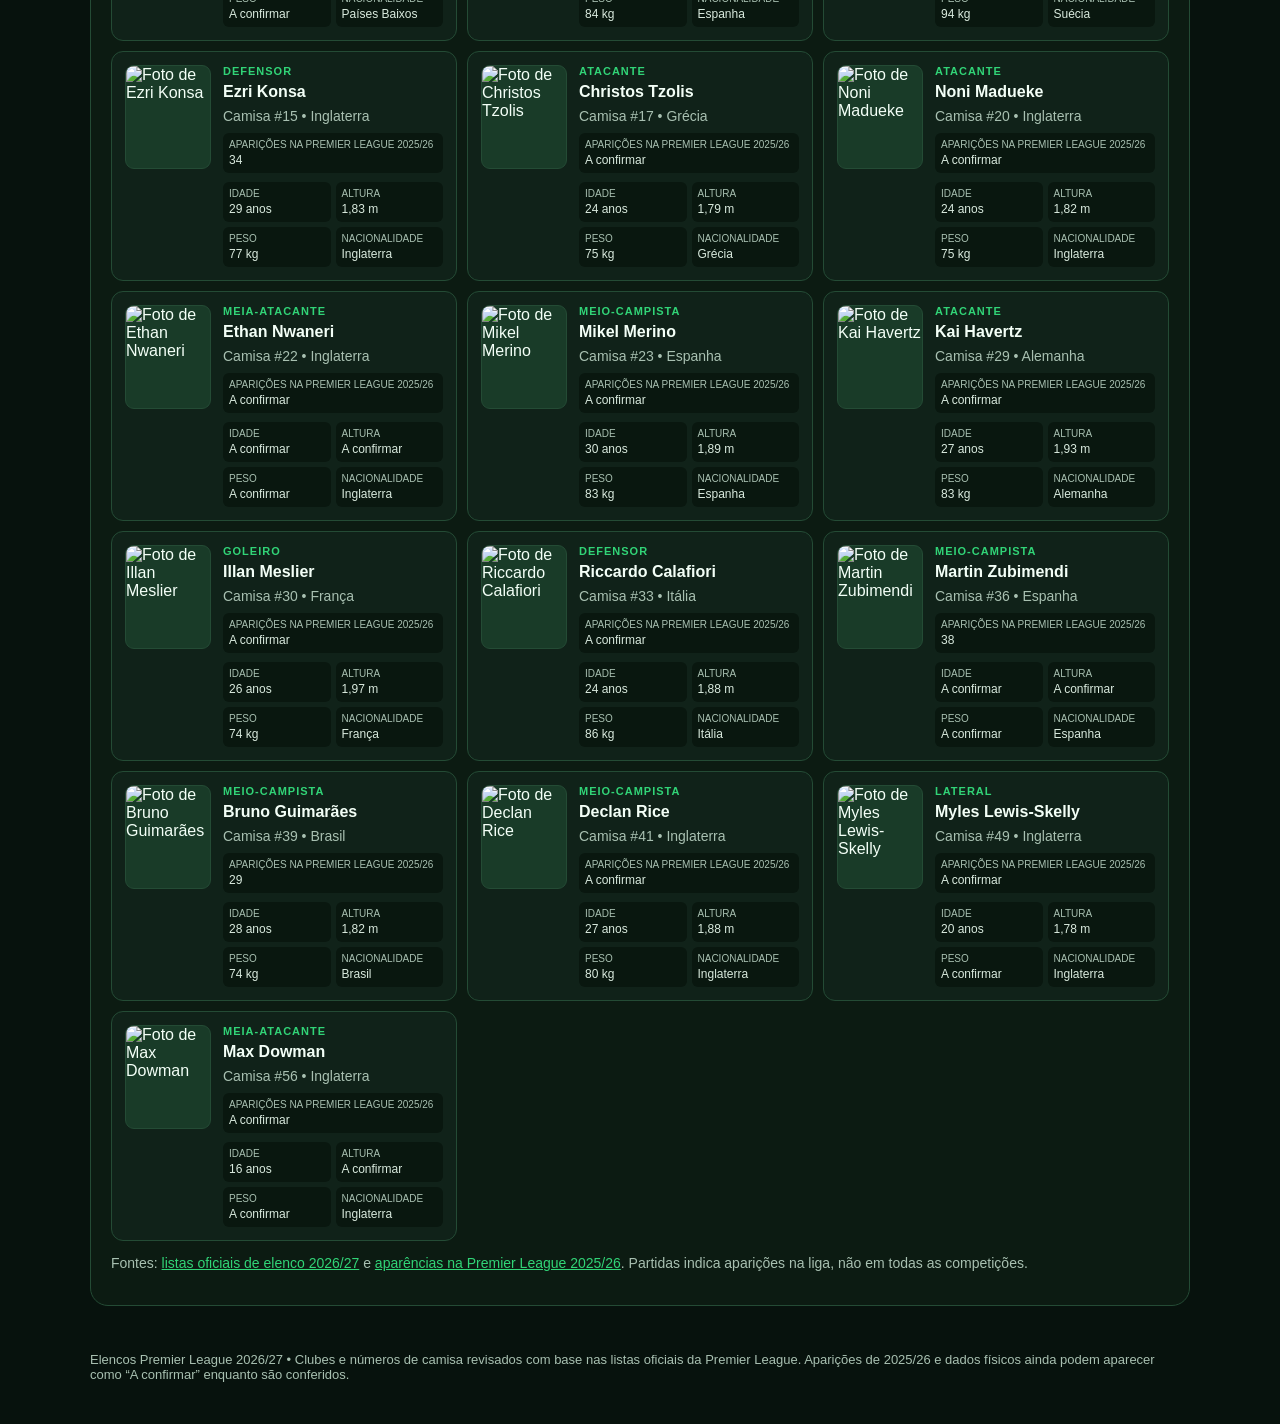
==== commit 4db1752b: "Audita elenco do Arsenal com lista oficial 2026/27 e aparições confirmadas" ====
--- a/elencos/index.html
+++ b/elencos/index.html
@@ -11,7 +11,31 @@
 const clubs=["Arsenal","Aston Villa","Bournemouth","Brentford","Brighton","Chelsea","Coventry City","Crystal Palace","Everton","Fulham","Hull City","Ipswich Town","Leeds United","Liverpool","Manchester City","Manchester United","Newcastle United","Nottingham Forest","Sunderland","Tottenham Hotspur"];
 const make=(rows)=>rows.map(([n,a])=>[n,"A confirmar","—","A confirmar",a]);
 const arsenal=[
-["David Raya","Goleiro",1,"Espanha","A confirmar"],["William Saliba","Zagueiro",2,"França","A confirmar"],["Cristhian Mosquera","Defensor",3,"Espanha","A confirmar"],["Ben White","Defensor",4,"Inglaterra","A confirmar"],["Piero Hincapié","Defensor",5,"Equador","A confirmar"],["Gabriel Magalhães","Zagueiro",6,"Brasil","A confirmar"],["Bukayo Saka","Atacante",7,"Inglaterra","A confirmar"],["Martin Ødegaard","Meio-campista",8,"Noruega","A confirmar"],["Gabriel Jesus","Atacante",9,"Brasil","A confirmar"],["Eberechi Eze","Meia-atacante",10,"Inglaterra","A confirmar"],["Gabriel Martinelli","Atacante",11,"Brasil","A confirmar"],["Jurrien Timber","Defensor",12,"Países Baixos","A confirmar"],["Kepa Arrizabalaga","Goleiro",13,"Espanha","A confirmar"],["Viktor Gyökeres","Atacante",14,"Suécia","A confirmar"],["Christos Tzolis","Atacante",17,"Grécia","A confirmar"],["Noni Madueke","Atacante",20,"Inglaterra","A confirmar"],["Fábio Vieira","Meio-campista",21,"Portugal","A confirmar"],["Ethan Nwaneri","Meia-atacante",22,"Inglaterra","A confirmar"],["Mikel Merino","Meio-campista",23,"Espanha","A confirmar"],["Reiss Nelson","Atacante",24,"Inglaterra","A confirmar"],["Kai Havertz","Atacante",29,"Alemanha","A confirmar"],["Illan Meslier","Goleiro",30,"França","A confirmar"],["Riccardo Calafiori","Defensor",33,"Itália","A confirmar"],["Martin Zubimendi","Meio-campista",36,"Espanha","A confirmar"],["Bruno Guimarães","Meio-campista",39,"Brasil","A confirmar"],["Declan Rice","Meio-campista",41,"Inglaterra","A confirmar"],["Myles Lewis-Skelly","Lateral",49,"Inglaterra","A confirmar"],["Max Dowman","Meia-atacante",56,"Inglaterra","A confirmar"]
+["David Raya","Goleiro",1,"Espanha",37],
+["William Saliba","Zagueiro",2,"França",31],
+["Cristhian Mosquera","Defensor",3,"Espanha","A confirmar"],
+["Ben White","Defensor",4,"Inglaterra","A confirmar"],
+["Piero Hincapié","Defensor",5,"Equador","A confirmar"],
+["Gabriel Magalhães","Zagueiro",6,"Brasil",32],
+["Bukayo Saka","Atacante",7,"Inglaterra",31],
+["Martin Ødegaard","Meio-campista",8,"Noruega","A confirmar"],
+["Eberechi Eze","Meia-atacante",10,"Inglaterra",32],
+["Jurrien Timber","Defensor",12,"Países Baixos","A confirmar"],
+["Kepa Arrizabalaga","Goleiro",13,"Espanha","A confirmar"],
+["Viktor Gyökeres","Atacante",14,"Suécia",36],
+["Ezri Konsa","Defensor",15,"Inglaterra",34],
+["Christos Tzolis","Atacante",17,"Grécia","A confirmar"],
+["Noni Madueke","Atacante",20,"Inglaterra","A confirmar"],
+["Ethan Nwaneri","Meia-atacante",22,"Inglaterra","A confirmar"],
+["Mikel Merino","Meio-campista",23,"Espanha","A confirmar"],
+["Kai Havertz","Atacante",29,"Alemanha","A confirmar"],
+["Illan Meslier","Goleiro",30,"França","A confirmar"],
+["Riccardo Calafiori","Defensor",33,"Itália","A confirmar"],
+["Martin Zubimendi","Meio-campista",36,"Espanha",38],
+["Bruno Guimarães","Meio-campista",39,"Brasil",29],
+["Declan Rice","Meio-campista",41,"Inglaterra","A confirmar"],
+["Myles Lewis-Skelly","Lateral",49,"Inglaterra","A confirmar"],
+["Max Dowman","Meia-atacante",56,"Inglaterra","A confirmar"]
 ];
 const data={
 "Arsenal":arsenal,
